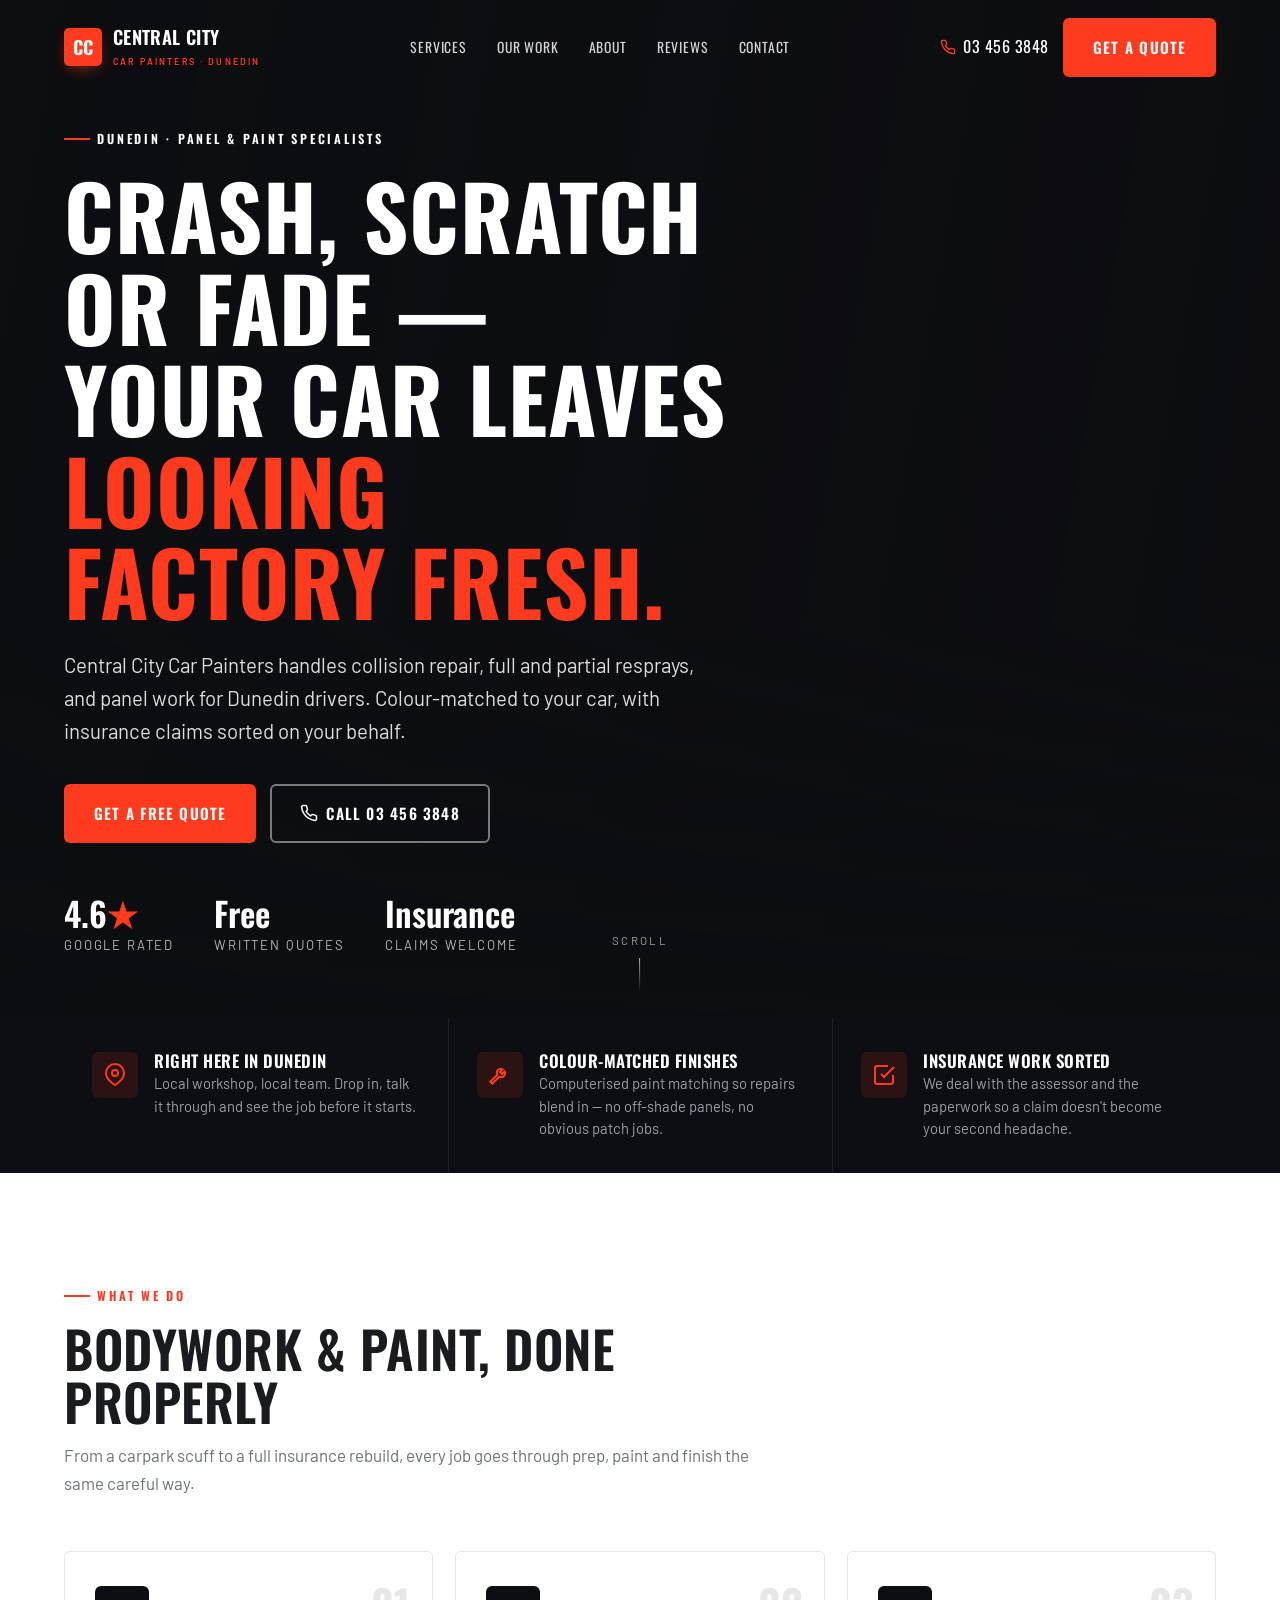
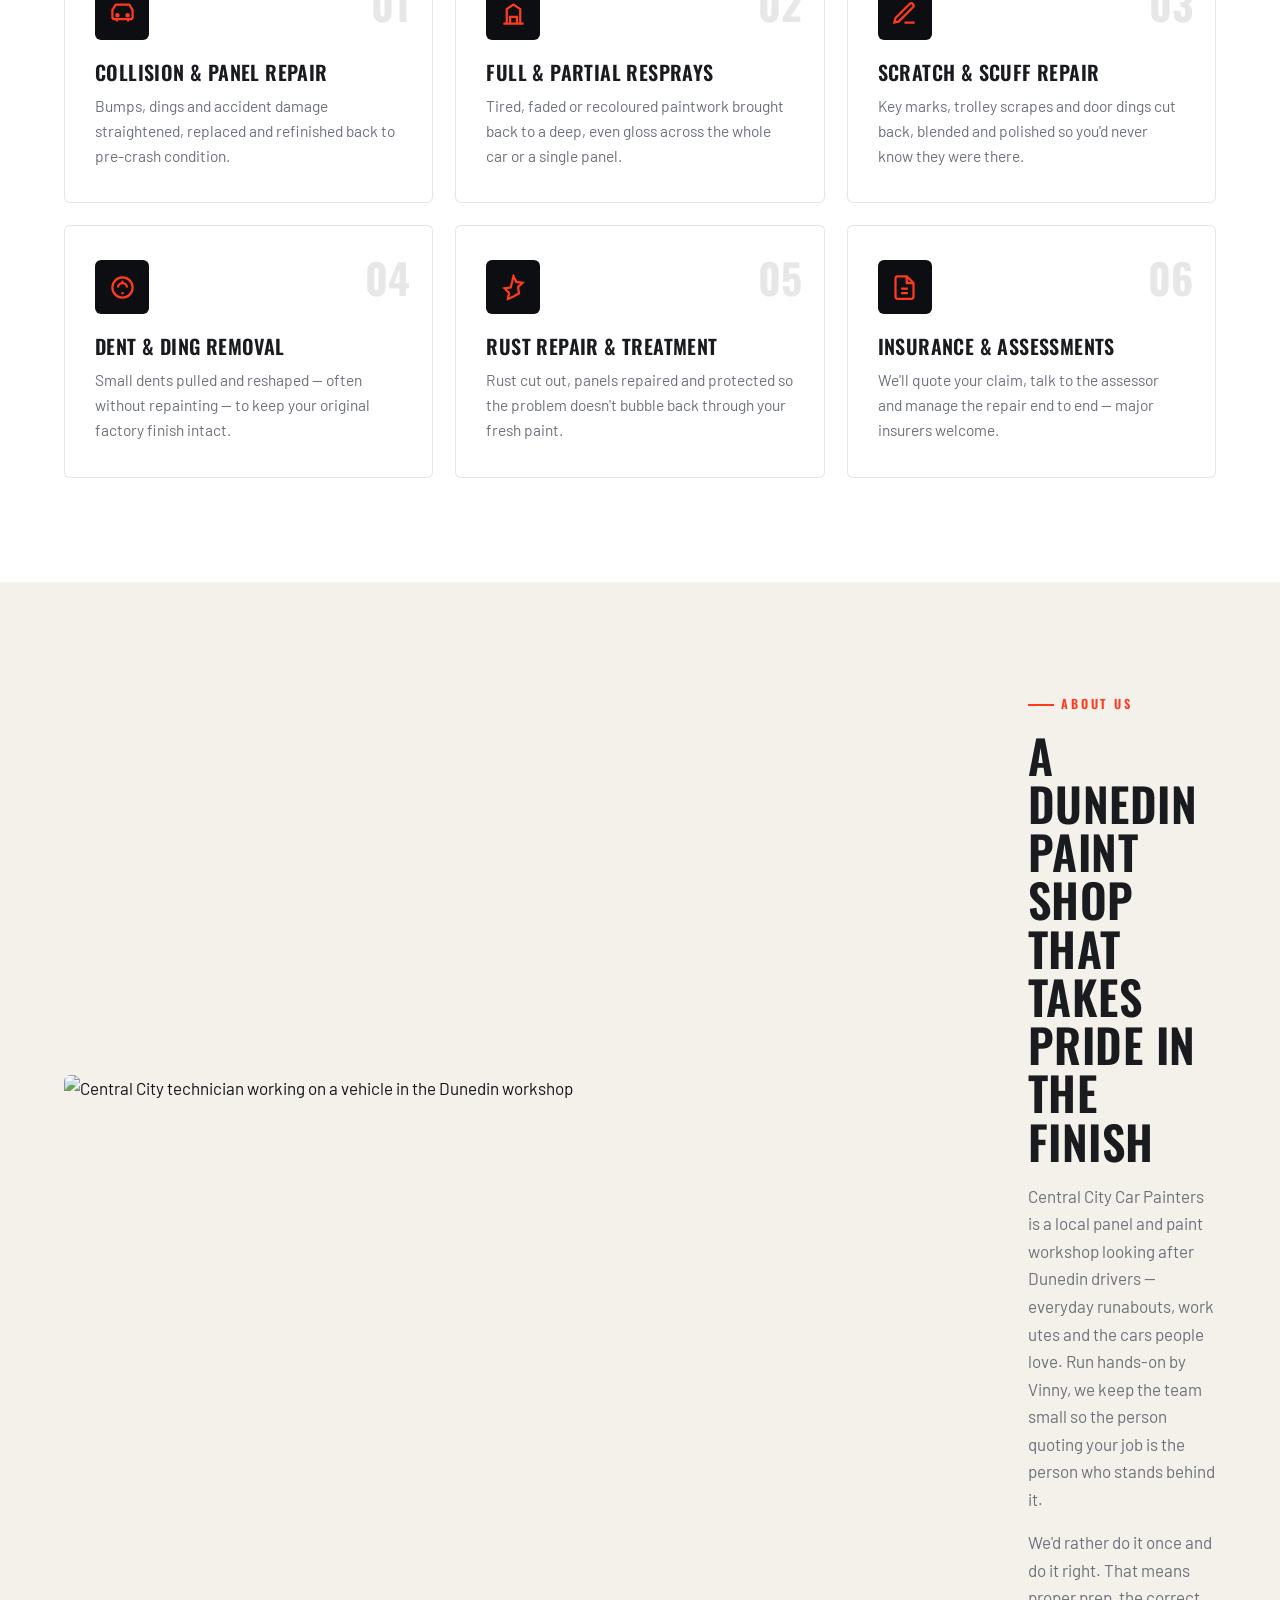
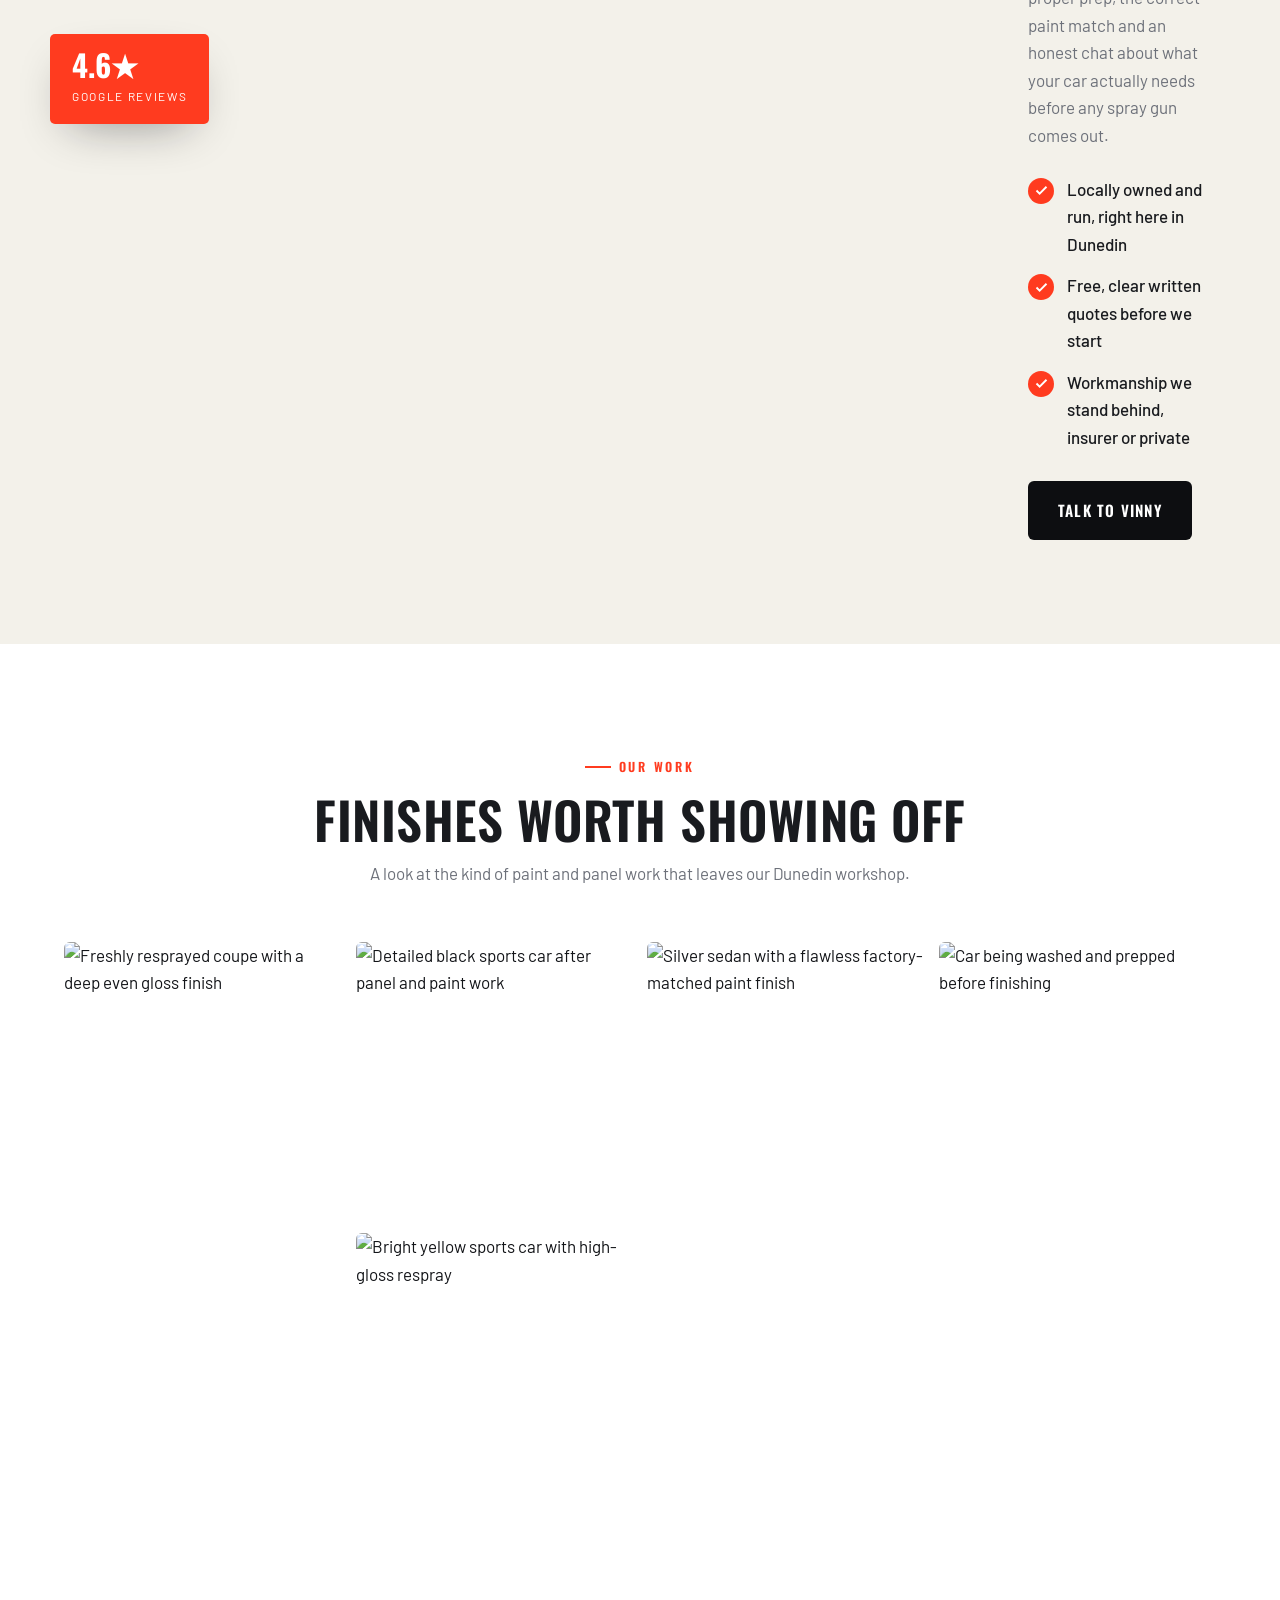
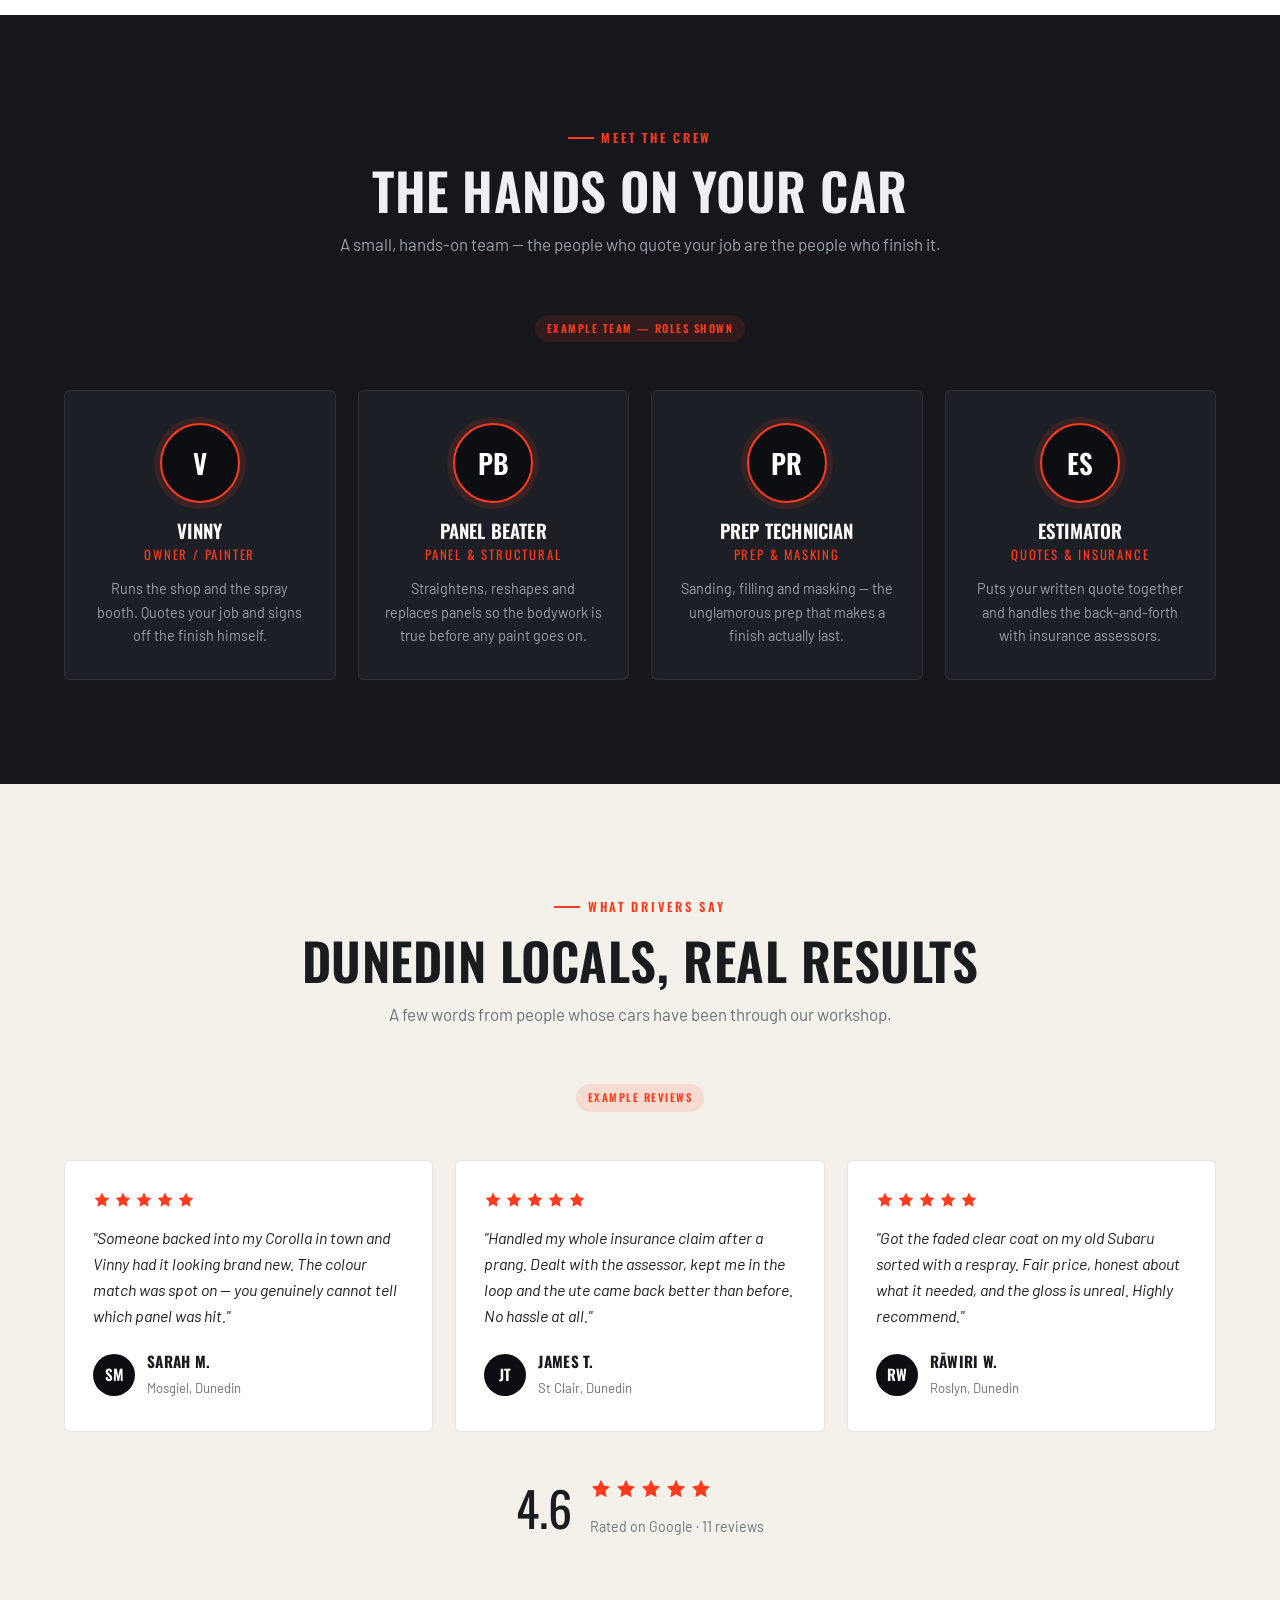
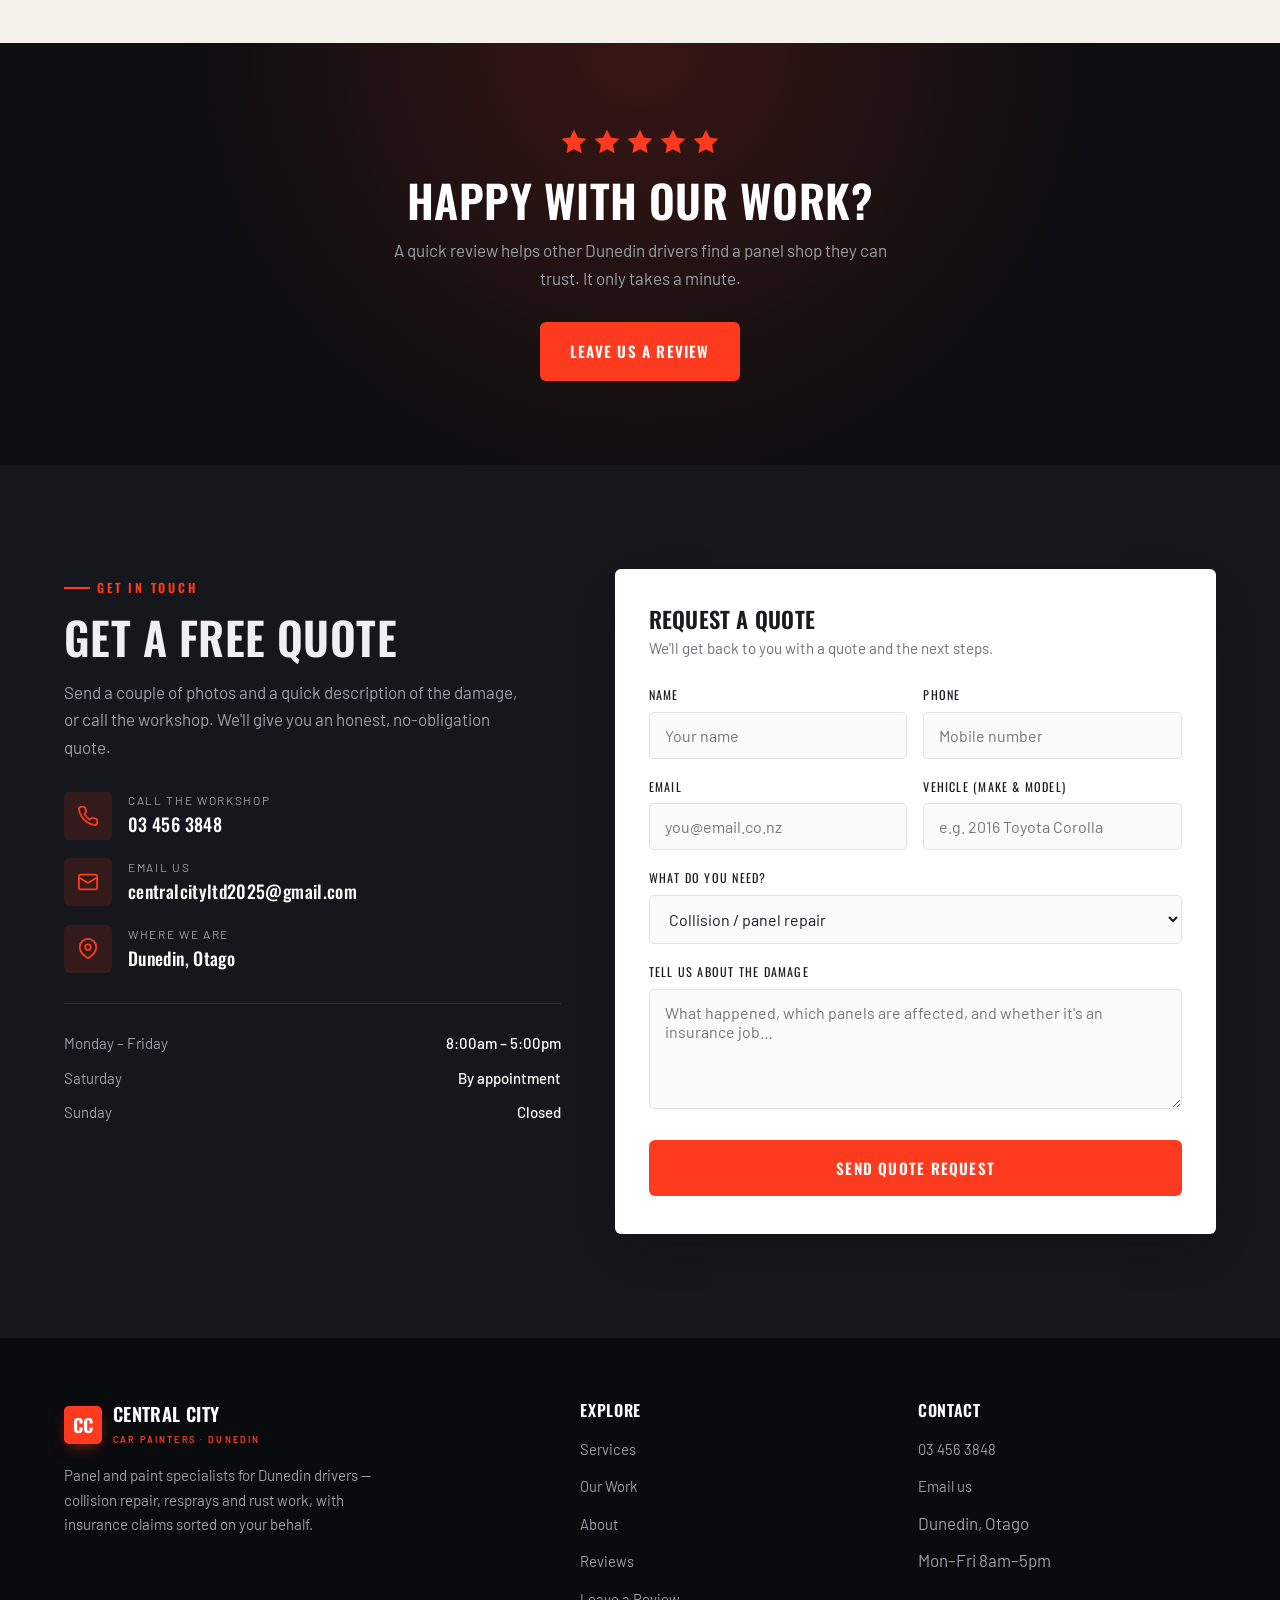
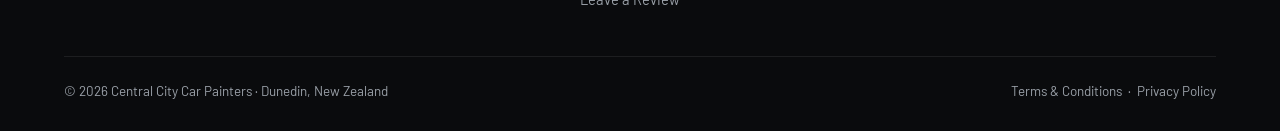
==== index.html @ 3bebe623 "Initial build: Central City Car Painters" ====
<!DOCTYPE html>
<html lang="en-NZ">
<head>
<meta charset="UTF-8">
<meta name="viewport" content="width=device-width, initial-scale=1.0">
<title>Central City Car Painters | Panel &amp; Paint, Dunedin</title>
<meta name="description" content="Central City Car Painters — collision repair, resprays and panel beating in Dunedin. Colour-matched finishes, insurance work welcome. Get a free quote from Vinny and the team.">
<meta name="theme-color" content="#0d0e11">
<link rel="icon" href="favicon.svg" type="image/svg+xml">

<!-- Open Graph -->
<meta property="og:title" content="Central City Car Painters | Panel &amp; Paint, Dunedin">
<meta property="og:description" content="Collision repair, resprays and panel beating across Dunedin. Colour-matched finishes, insurance work welcome.">
<meta property="og:type" content="website">
<meta property="og:image" content="https://images.unsplash.com/photo-1605559424843-9e4c228bf1c2?w=1200&q=70">

<link rel="preconnect" href="https://fonts.googleapis.com">
<link rel="preconnect" href="https://fonts.gstatic.com" crossorigin>
<link href="https://fonts.googleapis.com/css2?family=Oswald:wght@400;500;600;700&family=Barlow:wght@400;500;600;700&display=swap" rel="stylesheet">
<link rel="stylesheet" href="styles.css">
</head>
<body>

<!-- intro -->
<div id="intro">
  <div class="intro-mark">CENTRAL CITY <span>CAR PAINTERS</span></div>
  <div class="intro-bar"></div>
</div>

<!-- nav -->
<header class="nav">
  <div class="wrap nav-inner">
    <a href="index.html" class="brand">
      <span class="logo">CC</span>
      <span><b>Central City</b><small>Car Painters · Dunedin</small></span>
    </a>
    <nav class="nav-links">
      <a href="#services">Services</a>
      <a href="#work">Our Work</a>
      <a href="#about">About</a>
      <a href="#reviews">Reviews</a>
      <a href="#contact">Contact</a>
    </nav>
    <div class="nav-cta">
      <a class="nav-phone" href="tel:+6434563848"><svg viewBox="0 0 24 24" fill="none" stroke="currentColor" stroke-width="2"><path d="M22 16.92v3a2 2 0 0 1-2.18 2 19.79 19.79 0 0 1-8.63-3.07 19.5 19.5 0 0 1-6-6 19.79 19.79 0 0 1-3.07-8.67A2 2 0 0 1 4.11 2h3a2 2 0 0 1 2 1.72c.13.96.36 1.9.7 2.81a2 2 0 0 1-.45 2.11L8.09 9.91a16 16 0 0 0 6 6l1.27-1.27a2 2 0 0 1 2.11-.45c.91.34 1.85.57 2.81.7A2 2 0 0 1 22 16.92z"/></svg>03 456 3848</a>
      <a class="btn btn-accent" href="#contact">Get a Quote</a>
    </div>
    <button class="burger" aria-label="Menu"><span></span><span></span><span></span></button>
  </div>
</header>

<!-- hero -->
<section class="hero">
  <div class="hero-slides">
    <div class="hero-slide active" style="background-image:url('https://images.unsplash.com/photo-1605559424843-9e4c228bf1c2?w=1900&q=80')"></div>
    <div class="hero-slide" style="background-image:url('https://images.unsplash.com/photo-1607860108855-64acf2078ed9?w=1900&q=80')"></div>
    <div class="hero-slide" style="background-image:url('https://images.unsplash.com/photo-1625047509248-ec889cbff17f?w=1900&q=80')"></div>
    <div class="hero-slide" style="background-image:url('https://images.unsplash.com/photo-1503376780353-7e6692767b70?w=1900&q=80')"></div>
  </div>
  <div class="hero-overlay"></div>
  <div class="wrap hero-inner">
    <span class="eyebrow">Dunedin · Panel &amp; Paint Specialists</span>
    <h1>Crash, scratch or fade —<br>your car leaves <em>looking factory&nbsp;fresh.</em></h1>
    <p class="hero-sub">Central City Car Painters handles collision repair, full and partial resprays, and panel work for Dunedin drivers. Colour-matched to your car, with insurance claims sorted on your behalf.</p>
    <div class="hero-actions">
      <a class="btn btn-accent" href="#contact">Get a Free Quote</a>
      <a class="btn btn-ghost" href="tel:+6434563848">
        <svg viewBox="0 0 24 24" fill="none" stroke="currentColor" stroke-width="2"><path d="M22 16.92v3a2 2 0 0 1-2.18 2 19.79 19.79 0 0 1-8.63-3.07 19.5 19.5 0 0 1-6-6 19.79 19.79 0 0 1-3.07-8.67A2 2 0 0 1 4.11 2h3a2 2 0 0 1 2 1.72c.13.96.36 1.9.7 2.81a2 2 0 0 1-.45 2.11L8.09 9.91a16 16 0 0 0 6 6l1.27-1.27a2 2 0 0 1 2.11-.45c.91.34 1.85.57 2.81.7A2 2 0 0 1 22 16.92z"/></svg>
        Call 03 456 3848
      </a>
    </div>
    <div class="hero-stats">
      <div class="hero-stat"><b>4.6<em>★</em></b><span>Google rated</span></div>
      <div class="hero-stat"><b>Free</b><span>Written quotes</span></div>
      <div class="hero-stat"><b>Insurance</b><span>Claims welcome</span></div>
    </div>
  </div>
  <div class="scroll-cue">Scroll<i></i></div>
</section>

<!-- trust strip -->
<section class="trust">
  <div class="wrap">
    <div class="trust-grid">
      <div class="trust-item">
        <span class="trust-ico"><svg viewBox="0 0 24 24" fill="none" stroke="currentColor" stroke-width="2"><path d="M21 10c0 7-9 12-9 12s-9-5-9-12a9 9 0 0 1 18 0z"/><circle cx="12" cy="10" r="3"/></svg></span>
        <div><h4>Right here in Dunedin</h4><p>Local workshop, local team. Drop in, talk it through and see the job before it starts.</p></div>
      </div>
      <div class="trust-item">
        <span class="trust-ico"><svg viewBox="0 0 24 24" fill="none" stroke="currentColor" stroke-width="2"><path d="M14.7 6.3a4 4 0 0 0-5.4 5.4l-7 7 2 2 7-7a4 4 0 0 0 5.4-5.4l-2.7 2.7-2-2 2.7-2.7z"/></svg></span>
        <div><h4>Colour-matched finishes</h4><p>Computerised paint matching so repairs blend in — no off-shade panels, no obvious patch jobs.</p></div>
      </div>
      <div class="trust-item">
        <span class="trust-ico"><svg viewBox="0 0 24 24" fill="none" stroke="currentColor" stroke-width="2"><path d="M9 11l3 3L22 4"/><path d="M21 12v7a2 2 0 0 1-2 2H5a2 2 0 0 1-2-2V5a2 2 0 0 1 2-2h11"/></svg></span>
        <div><h4>Insurance work sorted</h4><p>We deal with the assessor and the paperwork so a claim doesn't become your second headache.</p></div>
      </div>
    </div>
  </div>
</section>

<!-- services -->
<section class="section" id="services">
  <div class="wrap">
    <div class="section-head reveal">
      <span class="eyebrow">What We Do</span>
      <h2>Bodywork &amp; paint, done properly</h2>
      <p>From a carpark scuff to a full insurance rebuild, every job goes through prep, paint and finish the same careful way.</p>
    </div>
    <div class="cards">
      <div class="card reveal">
        <span class="num">01</span>
        <span class="card-ico"><svg viewBox="0 0 24 24" fill="none" stroke="currentColor" stroke-width="2"><path d="M5 17h14M5 17a2 2 0 0 1-2-2V9l3-5h12l3 5v6a2 2 0 0 1-2 2M7 17v2M17 17v2"/><circle cx="7.5" cy="13.5" r="1"/><circle cx="16.5" cy="13.5" r="1"/></svg></span>
        <h3>Collision &amp; Panel Repair</h3>
        <p>Bumps, dings and accident damage straightened, replaced and refinished back to pre-crash condition.</p>
      </div>
      <div class="card reveal d1">
        <span class="num">02</span>
        <span class="card-ico"><svg viewBox="0 0 24 24" fill="none" stroke="currentColor" stroke-width="2"><path d="M3 21h18M6 21V8l6-4 6 4v13"/><path d="M9 21v-6h6v6"/></svg></span>
        <h3>Full &amp; Partial Resprays</h3>
        <p>Tired, faded or recoloured paintwork brought back to a deep, even gloss across the whole car or a single panel.</p>
      </div>
      <div class="card reveal d2">
        <span class="num">03</span>
        <span class="card-ico"><svg viewBox="0 0 24 24" fill="none" stroke="currentColor" stroke-width="2"><path d="M12 20h9M16.5 3.5a2.1 2.1 0 0 1 3 3L7 19l-4 1 1-4 12.5-12.5z"/></svg></span>
        <h3>Scratch &amp; Scuff Repair</h3>
        <p>Key marks, trolley scrapes and door dings cut back, blended and polished so you'd never know they were there.</p>
      </div>
      <div class="card reveal">
        <span class="num">04</span>
        <span class="card-ico"><svg viewBox="0 0 24 24" fill="none" stroke="currentColor" stroke-width="2"><circle cx="12" cy="12" r="9"/><path d="M8 12a4 4 0 0 1 8 0"/><path d="M12 8v-2M12 18v-2"/></svg></span>
        <h3>Dent &amp; Ding Removal</h3>
        <p>Small dents pulled and reshaped — often without repainting — to keep your original factory finish intact.</p>
      </div>
      <div class="card reveal d1">
        <span class="num">05</span>
        <span class="card-ico"><svg viewBox="0 0 24 24" fill="none" stroke="currentColor" stroke-width="2"><path d="M12 2l2.5 5 5.5.8-4 3.9.9 5.5L12 20l-4.9 2.2.9-5.5-4-3.9 5.5-.8L12 2z"/></svg></span>
        <h3>Rust Repair &amp; Treatment</h3>
        <p>Rust cut out, panels repaired and protected so the problem doesn't bubble back through your fresh paint.</p>
      </div>
      <div class="card reveal d2">
        <span class="num">06</span>
        <span class="card-ico"><svg viewBox="0 0 24 24" fill="none" stroke="currentColor" stroke-width="2"><path d="M14 2H6a2 2 0 0 0-2 2v16a2 2 0 0 0 2 2h12a2 2 0 0 0 2-2V8z"/><path d="M14 2v6h6M9 13h6M9 17h6"/></svg></span>
        <h3>Insurance &amp; Assessments</h3>
        <p>We'll quote your claim, talk to the assessor and manage the repair end to end — major insurers welcome.</p>
      </div>
    </div>
  </div>
</section>

<!-- about -->
<section class="section bone" id="about">
  <div class="wrap split">
    <div class="about-media reveal">
      <img src="https://images.unsplash.com/photo-1615906655593-ad0386982a0f?w=900&q=80" alt="Central City technician working on a vehicle in the Dunedin workshop" width="900" height="675" loading="lazy">
      <div class="corner-tag"><b>4.6★</b><span>Google reviews</span></div>
      <div class="frame"></div>
    </div>
    <div class="about-copy reveal d1">
      <span class="eyebrow">About Us</span>
      <h2>A Dunedin paint shop that takes pride in the finish</h2>
      <p>Central City Car Painters is a local panel and paint workshop looking after Dunedin drivers — everyday runabouts, work utes and the cars people love. Run hands-on by Vinny, we keep the team small so the person quoting your job is the person who stands behind it.</p>
      <p>We'd rather do it once and do it right. That means proper prep, the correct paint match and an honest chat about what your car actually needs before any spray gun comes out.</p>
      <ul class="checklist">
        <li><span class="tick"><svg viewBox="0 0 24 24" fill="none" stroke="currentColor" stroke-width="3"><path d="M20 6L9 17l-5-5"/></svg></span>Locally owned and run, right here in Dunedin</li>
        <li><span class="tick"><svg viewBox="0 0 24 24" fill="none" stroke="currentColor" stroke-width="3"><path d="M20 6L9 17l-5-5"/></svg></span>Free, clear written quotes before we start</li>
        <li><span class="tick"><svg viewBox="0 0 24 24" fill="none" stroke="currentColor" stroke-width="3"><path d="M20 6L9 17l-5-5"/></svg></span>Workmanship we stand behind, insurer or private</li>
      </ul>
      <a class="btn btn-dark" href="#contact" style="margin-top:30px">Talk to Vinny</a>
    </div>
  </div>
</section>

<!-- work / gallery -->
<section class="section" id="work">
  <div class="wrap">
    <div class="section-head center reveal">
      <span class="eyebrow center">Our Work</span>
      <h2>Finishes worth showing off</h2>
      <p>A look at the kind of paint and panel work that leaves our Dunedin workshop.</p>
    </div>
    <div class="gallery reveal d1">
      <figure class="tall">
        <img src="https://images.unsplash.com/photo-1580273916550-e323be2ae537?w=800&q=80" alt="Freshly resprayed coupe with a deep even gloss finish" width="800" height="1000" loading="lazy">
        <figcaption>Full respray · deep gloss</figcaption>
      </figure>
      <figure>
        <img src="https://images.unsplash.com/photo-1611821064430-0d40291d0f0b?w=700&q=80" alt="Detailed black sports car after panel and paint work" width="700" height="700" loading="lazy">
        <figcaption>Panel refinish</figcaption>
      </figure>
      <figure>
        <img src="https://images.unsplash.com/photo-1601362840469-51e4d8d58785?w=700&q=80" alt="Silver sedan with a flawless factory-matched paint finish" width="700" height="700" loading="lazy">
        <figcaption>Colour-matched repair</figcaption>
      </figure>
      <figure>
        <img src="https://images.unsplash.com/photo-1607860108855-64acf2078ed9?w=700&q=80" alt="Car being washed and prepped before finishing" width="700" height="700" loading="lazy">
        <figcaption>Prep &amp; finish</figcaption>
      </figure>
      <figure>
        <img src="https://images.unsplash.com/photo-1632245889029-e406faaa34cd?w=700&q=80" alt="Bright yellow sports car with high-gloss respray" width="700" height="700" loading="lazy">
        <figcaption>Custom colour</figcaption>
      </figure>
    </div>
  </div>
</section>

<!-- crew -->
<section class="section ink" id="crew">
  <div class="wrap">
    <div class="section-head center reveal">
      <span class="eyebrow center">Meet The Crew</span>
      <h2>The hands on your car</h2>
      <p>A small, hands-on team — the people who quote your job are the people who finish it.</p>
    </div>
    <div style="text-align:center;margin-bottom:30px"><span class="badge">Example team — roles shown</span></div>
    <div class="crew-grid">
      <div class="crew-card reveal">
        <div class="avatar">V</div>
        <h3>Vinny</h3>
        <div class="role-name">Owner / Painter</div>
        <p>Runs the shop and the spray booth. Quotes your job and signs off the finish himself.</p>
      </div>
      <div class="crew-card reveal d1">
        <div class="avatar">PB</div>
        <h3>Panel Beater</h3>
        <div class="role-name">Panel &amp; Structural</div>
        <p>Straightens, reshapes and replaces panels so the bodywork is true before any paint goes on.</p>
      </div>
      <div class="crew-card reveal d2">
        <div class="avatar">PR</div>
        <h3>Prep Technician</h3>
        <div class="role-name">Prep &amp; Masking</div>
        <p>Sanding, filling and masking — the unglamorous prep that makes a finish actually last.</p>
      </div>
      <div class="crew-card reveal d3">
        <div class="avatar">ES</div>
        <h3>Estimator</h3>
        <div class="role-name">Quotes &amp; Insurance</div>
        <p>Puts your written quote together and handles the back-and-forth with insurance assessors.</p>
      </div>
    </div>
  </div>
</section>

<!-- reviews -->
<section class="section bone" id="reviews">
  <div class="wrap">
    <div class="section-head center reveal">
      <span class="eyebrow center">What Drivers Say</span>
      <h2>Dunedin locals, real results</h2>
      <p>A few words from people whose cars have been through our workshop.</p>
    </div>
    <div style="text-align:center;margin-bottom:30px"><span class="badge">Example reviews</span></div>
    <div class="reviews">
      <div class="review reveal">
        <div class="stars" aria-label="5 out of 5 stars">
          <svg viewBox="0 0 24 24" fill="currentColor"><path d="M12 2l3 6.3 6.9 1-5 4.9 1.2 6.8L12 17.8 5.9 21l1.2-6.8-5-4.9 6.9-1z"/></svg><svg viewBox="0 0 24 24" fill="currentColor"><path d="M12 2l3 6.3 6.9 1-5 4.9 1.2 6.8L12 17.8 5.9 21l1.2-6.8-5-4.9 6.9-1z"/></svg><svg viewBox="0 0 24 24" fill="currentColor"><path d="M12 2l3 6.3 6.9 1-5 4.9 1.2 6.8L12 17.8 5.9 21l1.2-6.8-5-4.9 6.9-1z"/></svg><svg viewBox="0 0 24 24" fill="currentColor"><path d="M12 2l3 6.3 6.9 1-5 4.9 1.2 6.8L12 17.8 5.9 21l1.2-6.8-5-4.9 6.9-1z"/></svg><svg viewBox="0 0 24 24" fill="currentColor"><path d="M12 2l3 6.3 6.9 1-5 4.9 1.2 6.8L12 17.8 5.9 21l1.2-6.8-5-4.9 6.9-1z"/></svg>
        </div>
        <p>"Someone backed into my Corolla in town and Vinny had it looking brand new. The colour match was spot on — you genuinely cannot tell which panel was hit."</p>
        <div class="who"><span class="av">SM</span><div><b>Sarah M.</b><span>Mosgiel, Dunedin</span></div></div>
      </div>
      <div class="review reveal d1">
        <div class="stars" aria-label="5 out of 5 stars">
          <svg viewBox="0 0 24 24" fill="currentColor"><path d="M12 2l3 6.3 6.9 1-5 4.9 1.2 6.8L12 17.8 5.9 21l1.2-6.8-5-4.9 6.9-1z"/></svg><svg viewBox="0 0 24 24" fill="currentColor"><path d="M12 2l3 6.3 6.9 1-5 4.9 1.2 6.8L12 17.8 5.9 21l1.2-6.8-5-4.9 6.9-1z"/></svg><svg viewBox="0 0 24 24" fill="currentColor"><path d="M12 2l3 6.3 6.9 1-5 4.9 1.2 6.8L12 17.8 5.9 21l1.2-6.8-5-4.9 6.9-1z"/></svg><svg viewBox="0 0 24 24" fill="currentColor"><path d="M12 2l3 6.3 6.9 1-5 4.9 1.2 6.8L12 17.8 5.9 21l1.2-6.8-5-4.9 6.9-1z"/></svg><svg viewBox="0 0 24 24" fill="currentColor"><path d="M12 2l3 6.3 6.9 1-5 4.9 1.2 6.8L12 17.8 5.9 21l1.2-6.8-5-4.9 6.9-1z"/></svg>
        </div>
        <p>"Handled my whole insurance claim after a prang. Dealt with the assessor, kept me in the loop and the ute came back better than before. No hassle at all."</p>
        <div class="who"><span class="av">JT</span><div><b>James T.</b><span>St Clair, Dunedin</span></div></div>
      </div>
      <div class="review reveal d2">
        <div class="stars" aria-label="4 out of 5 stars">
          <svg viewBox="0 0 24 24" fill="currentColor"><path d="M12 2l3 6.3 6.9 1-5 4.9 1.2 6.8L12 17.8 5.9 21l1.2-6.8-5-4.9 6.9-1z"/></svg><svg viewBox="0 0 24 24" fill="currentColor"><path d="M12 2l3 6.3 6.9 1-5 4.9 1.2 6.8L12 17.8 5.9 21l1.2-6.8-5-4.9 6.9-1z"/></svg><svg viewBox="0 0 24 24" fill="currentColor"><path d="M12 2l3 6.3 6.9 1-5 4.9 1.2 6.8L12 17.8 5.9 21l1.2-6.8-5-4.9 6.9-1z"/></svg><svg viewBox="0 0 24 24" fill="currentColor"><path d="M12 2l3 6.3 6.9 1-5 4.9 1.2 6.8L12 17.8 5.9 21l1.2-6.8-5-4.9 6.9-1z"/></svg><svg viewBox="0 0 24 24" fill="currentColor"><path d="M12 2l3 6.3 6.9 1-5 4.9 1.2 6.8L12 17.8 5.9 21l1.2-6.8-5-4.9 6.9-1z"/></svg>
        </div>
        <p>"Got the faded clear coat on my old Subaru sorted with a respray. Fair price, honest about what it needed, and the gloss is unreal. Highly recommend."</p>
        <div class="who"><span class="av">RW</span><div><b>Rāwiri W.</b><span>Roslyn, Dunedin</span></div></div>
      </div>
    </div>
    <div class="rating-summary reveal d1">
      <span class="big">4.6</span>
      <div>
        <div class="stars" aria-label="4.6 out of 5 stars">
          <svg viewBox="0 0 24 24" fill="currentColor"><path d="M12 2l3 6.3 6.9 1-5 4.9 1.2 6.8L12 17.8 5.9 21l1.2-6.8-5-4.9 6.9-1z"/></svg><svg viewBox="0 0 24 24" fill="currentColor"><path d="M12 2l3 6.3 6.9 1-5 4.9 1.2 6.8L12 17.8 5.9 21l1.2-6.8-5-4.9 6.9-1z"/></svg><svg viewBox="0 0 24 24" fill="currentColor"><path d="M12 2l3 6.3 6.9 1-5 4.9 1.2 6.8L12 17.8 5.9 21l1.2-6.8-5-4.9 6.9-1z"/></svg><svg viewBox="0 0 24 24" fill="currentColor"><path d="M12 2l3 6.3 6.9 1-5 4.9 1.2 6.8L12 17.8 5.9 21l1.2-6.8-5-4.9 6.9-1z"/></svg><svg viewBox="0 0 24 24" fill="currentColor"><path d="M12 2l3 6.3 6.9 1-5 4.9 1.2 6.8L12 17.8 5.9 21l1.2-6.8-5-4.9 6.9-1z"/></svg>
        </div>
        <small>Rated on Google · 11 reviews</small>
      </div>
    </div>
  </div>
</section>

<!-- review funnel banner -->
<section class="funnel">
  <div class="wrap funnel-in reveal">
    <div class="stars" aria-label="5 stars">
      <svg viewBox="0 0 24 24" fill="currentColor"><path d="M12 2l3 6.3 6.9 1-5 4.9 1.2 6.8L12 17.8 5.9 21l1.2-6.8-5-4.9 6.9-1z"/></svg><svg viewBox="0 0 24 24" fill="currentColor"><path d="M12 2l3 6.3 6.9 1-5 4.9 1.2 6.8L12 17.8 5.9 21l1.2-6.8-5-4.9 6.9-1z"/></svg><svg viewBox="0 0 24 24" fill="currentColor"><path d="M12 2l3 6.3 6.9 1-5 4.9 1.2 6.8L12 17.8 5.9 21l1.2-6.8-5-4.9 6.9-1z"/></svg><svg viewBox="0 0 24 24" fill="currentColor"><path d="M12 2l3 6.3 6.9 1-5 4.9 1.2 6.8L12 17.8 5.9 21l1.2-6.8-5-4.9 6.9-1z"/></svg><svg viewBox="0 0 24 24" fill="currentColor"><path d="M12 2l3 6.3 6.9 1-5 4.9 1.2 6.8L12 17.8 5.9 21l1.2-6.8-5-4.9 6.9-1z"/></svg>
    </div>
    <h2>Happy with our work?</h2>
    <p>A quick review helps other Dunedin drivers find a panel shop they can trust. It only takes a minute.</p>
    <a class="btn btn-accent" href="review.html">Leave Us a Review</a>
  </div>
</section>

<!-- contact -->
<section class="section ink" id="contact">
  <div class="wrap contact-grid">
    <div class="contact-info reveal">
      <span class="eyebrow">Get In Touch</span>
      <h2>Get a free quote</h2>
      <p>Send a couple of photos and a quick description of the damage, or call the workshop. We'll give you an honest, no-obligation quote.</p>
      <ul class="contact-list">
        <li><span class="ci"><svg viewBox="0 0 24 24" fill="none" stroke="currentColor" stroke-width="2"><path d="M22 16.92v3a2 2 0 0 1-2.18 2 19.79 19.79 0 0 1-8.63-3.07 19.5 19.5 0 0 1-6-6 19.79 19.79 0 0 1-3.07-8.67A2 2 0 0 1 4.11 2h3a2 2 0 0 1 2 1.72c.13.96.36 1.9.7 2.81a2 2 0 0 1-.45 2.11L8.09 9.91a16 16 0 0 0 6 6l1.27-1.27a2 2 0 0 1 2.11-.45c.91.34 1.85.57 2.81.7A2 2 0 0 1 22 16.92z"/></svg></span><div><span>Call the workshop</span><a href="tel:+6434563848">03 456 3848</a></div></li>
        <li><span class="ci"><svg viewBox="0 0 24 24" fill="none" stroke="currentColor" stroke-width="2"><rect x="2" y="4" width="20" height="16" rx="2"/><path d="m22 7-10 6L2 7"/></svg></span><div><span>Email us</span><a href="mailto:centralcityltd2025@gmail.com">centralcityltd2025@gmail.com</a></div></li>
        <li><span class="ci"><svg viewBox="0 0 24 24" fill="none" stroke="currentColor" stroke-width="2"><path d="M21 10c0 7-9 12-9 12s-9-5-9-12a9 9 0 0 1 18 0z"/><circle cx="12" cy="10" r="3"/></svg></span><div><span>Where we are</span><b>Dunedin, Otago</b></div></li>
      </ul>
      <div class="hours">
        <div class="row"><span>Monday – Friday</span><b>8:00am – 5:00pm</b></div>
        <div class="row"><span>Saturday</span><b>By appointment</b></div>
        <div class="row"><span>Sunday</span><b>Closed</b></div>
      </div>
    </div>
    <div class="form reveal d1">
      <h3>Request a quote</h3>
      <p class="lead">We'll get back to you with a quote and the next steps.</p>
      <form action="https://formsubmit.co/centralcityltd2025@gmail.com" method="POST">
        <input type="hidden" name="_subject" value="New quote request — Central City Car Painters website">
        <input type="hidden" name="_template" value="table">
        <input type="hidden" name="_captcha" value="false">
        <input type="hidden" name="_next" value="https://central-city-car-painters-demo.vercel.app/index.html#contact">
        <div class="two">
          <div class="field"><label for="name">Name</label><input id="name" type="text" name="name" placeholder="Your name" required></div>
          <div class="field"><label for="phone">Phone</label><input id="phone" type="tel" name="phone" placeholder="Mobile number" required></div>
        </div>
        <div class="two">
          <div class="field"><label for="email">Email</label><input id="email" type="email" name="email" placeholder="you@email.co.nz" required></div>
          <div class="field"><label for="vehicle">Vehicle (make &amp; model)</label><input id="vehicle" type="text" name="vehicle" placeholder="e.g. 2016 Toyota Corolla"></div>
        </div>
        <div class="field">
          <label for="service">What do you need?</label>
          <select id="service" name="service">
            <option>Collision / panel repair</option>
            <option>Full or partial respray</option>
            <option>Scratch / scuff repair</option>
            <option>Dent removal</option>
            <option>Rust repair</option>
            <option>Insurance claim</option>
            <option>Something else</option>
          </select>
        </div>
        <div class="field"><label for="message">Tell us about the damage</label><textarea id="message" name="message" placeholder="What happened, which panels are affected, and whether it's an insurance job…" required></textarea></div>
        <button class="btn btn-accent" type="submit">Send Quote Request</button>
      </form>
    </div>
  </div>
</section>

<!-- footer -->
<footer>
  <div class="wrap">
    <div class="foot-grid">
      <div class="foot-brand">
        <a href="index.html" class="brand"><span class="logo">CC</span><span><b style="color:#fff">Central City</b><small>Car Painters · Dunedin</small></span></a>
        <p>Panel and paint specialists for Dunedin drivers — collision repair, resprays and rust work, with insurance claims sorted on your behalf.</p>
      </div>
      <div class="foot-col">
        <h4>Explore</h4>
        <ul>
          <li><a href="#services">Services</a></li>
          <li><a href="#work">Our Work</a></li>
          <li><a href="#about">About</a></li>
          <li><a href="#reviews">Reviews</a></li>
          <li><a href="review.html">Leave a Review</a></li>
        </ul>
      </div>
      <div class="foot-col">
        <h4>Contact</h4>
        <ul>
          <li><a href="tel:+6434563848">03 456 3848</a></li>
          <li><a href="mailto:centralcityltd2025@gmail.com">Email us</a></li>
          <li>Dunedin, Otago</li>
          <li>Mon–Fri 8am–5pm</li>
        </ul>
      </div>
    </div>
    <div class="foot-bottom">
      <span>© <span id="year">2026</span> Central City Car Painters · Dunedin, New Zealand</span>
      <span><a href="terms.html">Terms &amp; Conditions</a> &nbsp;·&nbsp; <a href="privacy.html">Privacy Policy</a></span>
    </div>
  </div>
</footer>

<script src="main.js"></script>
</body>
</html>
---- styles.css ----
/* Central City Car Painters — Industrial archetype
   Display: Oswald · Body: Barlow · Accent: torch orange-red */

:root{
  --ink:#0d0e11;
  --charcoal:#15171c;
  --charcoal-2:#1c1f26;
  --bone:#f3f1ea;
  --paper:#ffffff;
  --text:#191b1f;
  --muted:#6d717a;
  --muted-d:#9aa0a8;
  --accent:#ff3b1f;
  --accent-d:#e02f13;
  --line:rgba(15,17,22,.10);
  --line-d:rgba(255,255,255,.12);
  --radius:6px;
  --shadow:0 18px 48px -20px rgba(13,14,17,.45);
  --maxw:1200px;
  --ease:cubic-bezier(.22,.61,.36,1);
}

*{box-sizing:border-box;margin:0;padding:0}
html{scroll-behavior:smooth}
body{
  font-family:"Barlow",system-ui,sans-serif;
  color:var(--text);
  background:var(--paper);
  line-height:1.62;
  font-size:17px;
  -webkit-font-smoothing:antialiased;
  overflow-x:hidden;
}
img{display:block;max-width:100%}
a{color:inherit;text-decoration:none}

h1,h2,h3,h4,.display{
  font-family:"Oswald",sans-serif;
  font-weight:600;
  line-height:1.04;
  letter-spacing:.01em;
  text-transform:uppercase;
}

.wrap{width:100%;max-width:var(--maxw);margin:0 auto;padding:0 24px}
.eyebrow{
  font-family:"Oswald",sans-serif;
  text-transform:uppercase;
  letter-spacing:.22em;
  font-size:.78rem;
  font-weight:600;
  color:var(--accent);
  display:inline-flex;align-items:center;gap:.6em;
}
.eyebrow::before{content:"";width:26px;height:2px;background:var(--accent);display:inline-block}
.eyebrow.center{justify-content:center}

.section{padding:104px 0}
.section.bone{background:var(--bone)}
.section.ink{background:var(--charcoal);color:#eef0f3}
.section-head{max-width:720px;margin-bottom:54px}
.section-head.center{margin-left:auto;margin-right:auto;text-align:center}
.section-head h2{font-size:clamp(2rem,4.4vw,3.2rem);margin:16px 0 14px}
.section-head p{color:var(--muted);font-size:1.06rem}
.section.ink .section-head p{color:var(--muted-d)}

.btn{
  display:inline-flex;align-items:center;justify-content:center;gap:.55em;
  font-family:"Oswald",sans-serif;text-transform:uppercase;letter-spacing:.08em;
  font-weight:600;font-size:.95rem;
  padding:15px 28px;border-radius:var(--radius);
  cursor:pointer;border:2px solid transparent;
  transition:transform .25s var(--ease),background .25s var(--ease),color .25s,box-shadow .25s;
  will-change:transform;
}
.btn-accent{background:var(--accent);color:#fff}
.btn-accent:hover{background:var(--accent-d);transform:translateY(-3px);box-shadow:0 14px 30px -12px rgba(255,59,31,.6)}
.btn-ghost{background:transparent;color:#fff;border-color:rgba(255,255,255,.45)}
.btn-ghost:hover{background:#fff;color:var(--ink);transform:translateY(-3px)}
.btn-dark{background:var(--ink);color:#fff}
.btn-dark:hover{background:var(--accent);transform:translateY(-3px)}
.btn svg{width:18px;height:18px}

/* ---------- intro overlay ---------- */
#intro{
  position:fixed;inset:0;z-index:9999;background:var(--ink);
  display:flex;align-items:center;justify-content:center;flex-direction:column;gap:14px;
  transition:opacity .7s var(--ease),visibility .7s;
}
#intro.done{opacity:0;visibility:hidden}
.intro-mark{
  font-family:"Oswald",sans-serif;text-transform:uppercase;color:#fff;
  font-size:clamp(1.6rem,5vw,2.6rem);font-weight:700;letter-spacing:.04em;
  opacity:0;transform:translateY(14px);animation:introUp .7s var(--ease) .15s forwards;text-align:center;
}
.intro-mark span{color:var(--accent)}
.intro-bar{width:0;height:3px;background:var(--accent);animation:introBar 1.1s var(--ease) .4s forwards}
@keyframes introUp{to{opacity:1;transform:none}}
@keyframes introBar{to{width:190px}}

/* ---------- nav ---------- */
header.nav{
  position:fixed;top:0;left:0;right:0;z-index:900;
  transition:background .35s,box-shadow .35s,padding .35s;padding:18px 0;
}
header.nav.solid{background:rgba(13,14,17,.92);backdrop-filter:blur(10px);box-shadow:0 1px 0 rgba(255,255,255,.06);padding:12px 0}
.nav-inner{display:flex;align-items:center;justify-content:space-between;gap:20px}
.brand{display:flex;align-items:center;gap:11px;color:#fff}
.brand .logo{
  width:38px;height:38px;border-radius:5px;background:var(--accent);
  display:grid;place-items:center;font-family:"Oswald",sans-serif;font-weight:700;color:#fff;font-size:1.15rem;
  flex:none;box-shadow:0 6px 16px -6px rgba(255,59,31,.7);
}
.brand b{font-family:"Oswald",sans-serif;text-transform:uppercase;font-weight:600;font-size:1.16rem;letter-spacing:.02em;line-height:1}
.brand small{display:block;font-family:"Barlow";text-transform:uppercase;letter-spacing:.24em;font-size:.56rem;color:var(--accent);font-weight:600;margin-top:3px}
.nav-links{display:flex;align-items:center;gap:30px}
.nav-links a{color:rgba(255,255,255,.82);font-family:"Oswald",sans-serif;text-transform:uppercase;font-size:.86rem;letter-spacing:.06em;transition:color .2s;position:relative}
.nav-links a:hover{color:#fff}
.nav-links a::after{content:"";position:absolute;left:0;bottom:-6px;height:2px;width:0;background:var(--accent);transition:width .25s var(--ease)}
.nav-links a:hover::after{width:100%}
.nav-cta{display:flex;align-items:center;gap:14px}
.nav-phone{color:#fff;font-family:"Oswald",sans-serif;font-size:1rem;letter-spacing:.03em;display:flex;align-items:center;gap:7px}
.nav-phone svg{width:16px;height:16px;color:var(--accent)}
.burger{display:none;background:none;border:0;cursor:pointer;flex-direction:column;gap:5px;padding:6px}
.burger span{width:24px;height:2px;background:#fff;transition:.3s}

/* ---------- hero ---------- */
.hero{position:relative;min-height:100svh;display:flex;align-items:center;background:var(--ink);overflow:hidden}
.hero-slides{position:absolute;inset:0;z-index:0}
.hero-slide{
  position:absolute;inset:0;background-size:cover;background-position:center;
  opacity:0;transition:opacity 1.6s var(--ease);transform:scale(1.06);
  filter:saturate(.82) contrast(1.06) brightness(.92);
}
.hero-slide.active{opacity:1;animation:kenburns 8s linear forwards}
@keyframes kenburns{from{transform:scale(1.06)}to{transform:scale(1.14)}}
.hero-overlay{position:absolute;inset:0;z-index:1;
  background:linear-gradient(100deg,rgba(13,14,17,.86) 0%,rgba(13,14,17,.66) 42%,rgba(13,14,17,.42) 100%);}
.hero-overlay::after{content:"";position:absolute;inset:0;background:linear-gradient(to top,rgba(13,14,17,.85),transparent 38%)}
.hero-inner{position:relative;z-index:2;padding-top:120px;padding-bottom:60px}
.hero-inner .eyebrow{color:#fff}
.hero-inner .eyebrow::before{background:var(--accent)}
.hero h1{
  color:#fff;font-size:clamp(2.7rem,7vw,5.5rem);font-weight:700;margin:20px 0 22px;max-width:15ch;
}
.hero h1 em{color:var(--accent);font-style:normal}
.hero-sub{color:rgba(255,255,255,.86);font-size:clamp(1.05rem,2vw,1.28rem);max-width:54ch;margin-bottom:36px;font-weight:400}
.hero-actions{display:flex;gap:14px;flex-wrap:wrap}
.hero-stats{display:flex;gap:40px;margin-top:54px;flex-wrap:wrap}
.hero-stat b{display:block;font-family:"Oswald",sans-serif;font-size:2.1rem;color:#fff;font-weight:600;line-height:1}
.hero-stat span{color:rgba(255,255,255,.7);font-size:.82rem;text-transform:uppercase;letter-spacing:.14em}
.hero-stat b em{color:var(--accent);font-style:normal}
.scroll-cue{position:absolute;bottom:26px;left:50%;transform:translateX(-50%);z-index:2;color:rgba(255,255,255,.6);
  font-size:.72rem;text-transform:uppercase;letter-spacing:.2em;display:flex;flex-direction:column;align-items:center;gap:8px}
.scroll-cue i{width:1px;height:34px;background:linear-gradient(rgba(255,255,255,.7),transparent);display:block;animation:cue 1.8s infinite}
@keyframes cue{0%{transform:scaleY(.3);transform-origin:top}50%{transform:scaleY(1);transform-origin:top}50.1%{transform-origin:bottom}100%{transform:scaleY(.3);transform-origin:bottom}}

/* ---------- trust strip ---------- */
.trust{background:var(--ink);padding:0}
.trust-grid{display:grid;grid-template-columns:repeat(3,1fr)}
.trust-item{display:flex;gap:16px;align-items:flex-start;padding:34px 28px;border-left:1px solid rgba(255,255,255,.08)}
.trust-item:first-child{border-left:0}
.trust-ico{width:46px;height:46px;flex:none;border-radius:6px;background:rgba(255,59,31,.13);display:grid;place-items:center;color:var(--accent)}
.trust-ico svg{width:24px;height:24px}
.trust-item h4{color:#fff;font-size:1.05rem;margin-bottom:3px;letter-spacing:.03em}
.trust-item p{color:var(--muted-d);font-size:.92rem;line-height:1.5}

/* ---------- services ---------- */
.cards{display:grid;grid-template-columns:repeat(3,1fr);gap:22px}
.card{
  background:var(--paper);border:1px solid var(--line);border-radius:var(--radius);padding:34px 30px;
  transition:transform .3s var(--ease),box-shadow .3s,border-color .3s;position:relative;overflow:hidden;
}
.card::before{content:"";position:absolute;left:0;top:0;width:100%;height:3px;background:var(--accent);transform:scaleX(0);transform-origin:left;transition:transform .35s var(--ease)}
.card:hover{transform:translateY(-6px);box-shadow:var(--shadow);border-color:transparent}
.card:hover::before{transform:scaleX(1)}
.card-ico{width:54px;height:54px;border-radius:6px;background:var(--ink);display:grid;place-items:center;color:var(--accent);margin-bottom:22px}
.card-ico svg{width:27px;height:27px}
.card h3{font-size:1.25rem;margin-bottom:10px;letter-spacing:.02em}
.card p{color:var(--muted);font-size:.97rem}
.card .num{position:absolute;right:22px;top:18px;font-family:"Oswald",sans-serif;font-size:2.6rem;color:var(--line);font-weight:700}

/* ---------- about ---------- */
.split{display:grid;grid-template-columns:1.05fr 1fr;gap:64px;align-items:center}
.about-media{position:relative}
.about-media img{width:100%;aspect-ratio:4/3;object-fit:cover;border-radius:var(--radius);filter:saturate(.85) contrast(1.06)}
.corner-tag{position:absolute;left:-14px;bottom:26px;background:var(--accent);color:#fff;padding:16px 22px;border-radius:5px;box-shadow:var(--shadow)}
.corner-tag b{font-family:"Oswald",sans-serif;font-size:1.9rem;display:block;line-height:1}
.corner-tag span{font-size:.74rem;text-transform:uppercase;letter-spacing:.14em}
.about-media .frame{position:absolute;inset:18px -18px -18px 18px;border:2px solid var(--accent);border-radius:var(--radius);z-index:-1}
.about-copy h2{font-size:clamp(1.9rem,4vw,2.9rem);margin:16px 0 18px}
.about-copy p{color:var(--muted);margin-bottom:16px}
.checklist{list-style:none;margin-top:26px;display:grid;gap:14px}
.checklist li{display:flex;gap:13px;align-items:flex-start;font-weight:500;color:var(--text)}
.checklist .tick{width:26px;height:26px;border-radius:50%;background:var(--accent);color:#fff;display:grid;place-items:center;flex:none;margin-top:2px}
.checklist .tick svg{width:15px;height:15px}

/* ---------- gallery ---------- */
.gallery{display:grid;grid-template-columns:repeat(4,1fr);gap:14px}
.gallery figure{position:relative;overflow:hidden;border-radius:var(--radius);aspect-ratio:1/1}
.gallery figure.tall{grid-row:span 2;aspect-ratio:auto}
.gallery img{width:100%;height:100%;object-fit:cover;filter:saturate(.85) contrast(1.06);transition:transform .6s var(--ease)}
.gallery figure:hover img{transform:scale(1.08)}
.gallery figcaption{position:absolute;left:0;bottom:0;right:0;padding:16px;color:#fff;font-family:"Oswald",sans-serif;text-transform:uppercase;letter-spacing:.06em;font-size:.9rem;
  background:linear-gradient(to top,rgba(13,14,17,.85),transparent);opacity:0;transform:translateY(8px);transition:.3s}
.gallery figure:hover figcaption{opacity:1;transform:none}

/* ---------- crew ---------- */
.crew-grid{display:grid;grid-template-columns:repeat(4,1fr);gap:22px}
.crew-card{background:var(--charcoal-2);border:1px solid rgba(255,255,255,.08);border-radius:var(--radius);padding:32px 26px;text-align:center;transition:transform .3s var(--ease),border-color .3s}
.crew-card:hover{transform:translateY(-6px);border-color:var(--accent)}
.avatar{width:80px;height:80px;border-radius:50%;margin:0 auto 18px;background:var(--ink);border:2px solid var(--accent);display:grid;place-items:center;
  font-family:"Oswald",sans-serif;font-size:1.7rem;font-weight:600;color:#fff;box-shadow:0 0 0 6px rgba(255,59,31,.12)}
.crew-card h3{color:#fff;font-size:1.18rem;margin-bottom:4px}
.crew-card .role-name{color:var(--accent);font-size:.8rem;text-transform:uppercase;letter-spacing:.14em;font-family:"Oswald",sans-serif;margin-bottom:12px}
.crew-card p{color:var(--muted-d);font-size:.9rem}

/* badges */
.badge{display:inline-block;font-family:"Oswald",sans-serif;text-transform:uppercase;letter-spacing:.14em;font-size:.68rem;font-weight:600;
  background:rgba(255,59,31,.12);color:var(--accent);padding:5px 12px;border-radius:30px;margin-bottom:18px}

/* ---------- reviews ---------- */
.reviews{display:grid;grid-template-columns:repeat(3,1fr);gap:22px}
.review{background:var(--paper);border:1px solid var(--line);border-radius:var(--radius);padding:30px 28px;transition:transform .3s var(--ease),box-shadow .3s}
.review:hover{transform:translateY(-5px);box-shadow:var(--shadow)}
.stars{color:var(--accent);display:flex;gap:3px;margin-bottom:16px}
.stars svg{width:18px;height:18px}
.review p{color:var(--text);font-size:1rem;margin-bottom:20px;font-style:italic}
.review .who{display:flex;align-items:center;gap:12px}
.review .who .av{width:42px;height:42px;border-radius:50%;background:var(--ink);color:#fff;display:grid;place-items:center;font-family:"Oswald";font-weight:600;font-size:.95rem}
.review .who b{display:block;font-family:"Oswald";text-transform:uppercase;font-size:.95rem;letter-spacing:.02em}
.review .who span{color:var(--muted);font-size:.82rem}

/* rating summary */
.rating-summary{display:flex;align-items:center;gap:18px;justify-content:center;margin-top:46px;flex-wrap:wrap}
.rating-summary .big{font-family:"Oswald";font-size:3rem;color:var(--text);line-height:1}
.rating-summary .stars svg{width:22px;height:22px}
.rating-summary small{color:var(--muted);display:block}

/* ---------- review funnel banner ---------- */
.funnel{background:var(--ink);position:relative;overflow:hidden;padding:84px 0;text-align:center}
.funnel::before{content:"";position:absolute;inset:0;background:radial-gradient(circle at 50% 0%,rgba(255,59,31,.18),transparent 60%)}
.funnel-in{position:relative;z-index:1}
.funnel .stars{justify-content:center;margin-bottom:20px}
.funnel .stars svg{width:30px;height:30px}
.funnel h2{color:#fff;font-size:clamp(1.8rem,4vw,2.8rem);margin-bottom:14px}
.funnel p{color:var(--muted-d);max-width:50ch;margin:0 auto 30px}

/* ---------- contact ---------- */
.contact-grid{display:grid;grid-template-columns:.95fr 1.15fr;gap:54px;align-items:start}
.contact-info h2{font-size:clamp(1.9rem,4vw,2.8rem);margin:16px 0 18px}
.contact-info>p{color:var(--muted-d);margin-bottom:30px;max-width:46ch}
.contact-list{list-style:none;display:grid;gap:18px;margin-bottom:30px}
.contact-list li{display:flex;gap:16px;align-items:center}
.contact-list .ci{width:48px;height:48px;border-radius:6px;background:rgba(255,59,31,.13);color:var(--accent);display:grid;place-items:center;flex:none}
.contact-list .ci svg{width:22px;height:22px}
.contact-list span{display:block;font-size:.74rem;text-transform:uppercase;letter-spacing:.14em;color:var(--muted-d)}
.contact-list a,.contact-list b{color:#fff;font-family:"Oswald";font-size:1.12rem;font-weight:500;letter-spacing:.02em}
.hours{border-top:1px solid rgba(255,255,255,.1);padding-top:22px}
.hours .row{display:flex;justify-content:space-between;color:var(--muted-d);font-size:.94rem;padding:5px 0}
.hours .row b{color:#fff;font-weight:500}

.form{background:var(--paper);border-radius:var(--radius);padding:38px 34px;box-shadow:var(--shadow);color:var(--text)}
.form h3{font-size:1.4rem;margin-bottom:6px}
.form .lead{color:var(--muted);font-size:.95rem;margin-bottom:24px}
.field{margin-bottom:18px}
.field label{display:block;font-family:"Oswald";text-transform:uppercase;font-size:.76rem;letter-spacing:.1em;margin-bottom:7px;color:var(--text)}
.field input,.field select,.field textarea{
  width:100%;padding:13px 15px;border:1.5px solid var(--line);border-radius:5px;font-family:"Barlow";font-size:1rem;background:#fafafa;color:var(--text);
  transition:border-color .2s,background .2s;
}
.field input:focus,.field select:focus,.field textarea:focus{outline:none;border-color:var(--accent);background:#fff}
.field textarea{resize:vertical;min-height:120px}
.two{display:grid;grid-template-columns:1fr 1fr;gap:16px}
.form .btn{width:100%;margin-top:6px}

/* ---------- footer ---------- */
footer{background:#0a0b0d;color:var(--muted-d);padding:64px 0 28px}
.foot-grid{display:grid;grid-template-columns:1.6fr 1fr 1fr;gap:40px;margin-bottom:44px}
.foot-brand .brand{margin-bottom:16px}
.foot-brand p{font-size:.94rem;max-width:36ch}
.foot-col h4{color:#fff;font-size:1rem;margin-bottom:16px;letter-spacing:.04em}
.foot-col ul{list-style:none;display:grid;gap:10px}
.foot-col a{font-size:.92rem;transition:color .2s}
.foot-col a:hover{color:var(--accent)}
.foot-bottom{border-top:1px solid rgba(255,255,255,.08);padding-top:24px;display:flex;justify-content:space-between;gap:14px;flex-wrap:wrap;font-size:.84rem}
.foot-bottom a:hover{color:var(--accent)}

/* ---------- reveal ---------- */
.reveal{opacity:0;transform:translateY(26px);transition:opacity .7s var(--ease),transform .7s var(--ease)}
.reveal.in{opacity:1;transform:none}
.reveal.d1{transition-delay:.08s}.reveal.d2{transition-delay:.16s}.reveal.d3{transition-delay:.24s}.reveal.d4{transition-delay:.32s}

/* ---------- generic page (terms/privacy) ---------- */
.page-hero{background:var(--ink);color:#fff;padding:160px 0 70px;position:relative;overflow:hidden}
.page-hero::before{content:"";position:absolute;inset:0;background:radial-gradient(circle at 80% 20%,rgba(255,59,31,.16),transparent 55%)}
.page-hero .wrap{position:relative;z-index:1}
.page-hero h1{font-size:clamp(2.2rem,5vw,3.6rem);margin-top:14px}
.legal{padding:70px 0 100px}
.legal .wrap{max-width:820px}
.legal h2{font-size:1.5rem;margin:36px 0 12px;color:var(--text)}
.legal h2:first-child{margin-top:0}
.legal p{color:var(--muted);margin-bottom:14px}
.legal ul{color:var(--muted);margin:0 0 14px 22px;display:grid;gap:8px}
.back-link{display:inline-flex;align-items:center;gap:8px;color:var(--accent);font-family:"Oswald";text-transform:uppercase;letter-spacing:.06em;font-size:.9rem;margin-top:30px}

/* ---------- responsive ---------- */
@media(max-width:980px){
  .nav-links,.nav-phone{display:none}
  .burger{display:flex}
  .nav-links.open{display:flex;position:absolute;top:100%;left:0;right:0;background:rgba(13,14,17,.98);flex-direction:column;padding:24px;gap:18px}
  .split,.contact-grid{grid-template-columns:1fr;gap:40px}
  .about-media{order:-1}
  .cards,.reviews{grid-template-columns:repeat(2,1fr)}
  .crew-grid{grid-template-columns:repeat(2,1fr)}
  .gallery{grid-template-columns:repeat(2,1fr)}
  .trust-grid{grid-template-columns:1fr}
  .trust-item{border-left:0;border-top:1px solid rgba(255,255,255,.08)}
  .trust-item:first-child{border-top:0}
  .foot-grid{grid-template-columns:1fr 1fr}
}
@media(max-width:600px){
  body{font-size:16px}
  .section{padding:72px 0}
  .cards,.reviews,.crew-grid,.two{grid-template-columns:1fr}
  .gallery{grid-template-columns:1fr 1fr}
  .foot-grid{grid-template-columns:1fr}
  .hero-stats{gap:26px}
  .corner-tag{left:0}
}
@media(prefers-reduced-motion:reduce){
  *{animation:none!important;transition:none!important}
  .reveal{opacity:1;transform:none}
  .hero-slide.active{opacity:1}
}
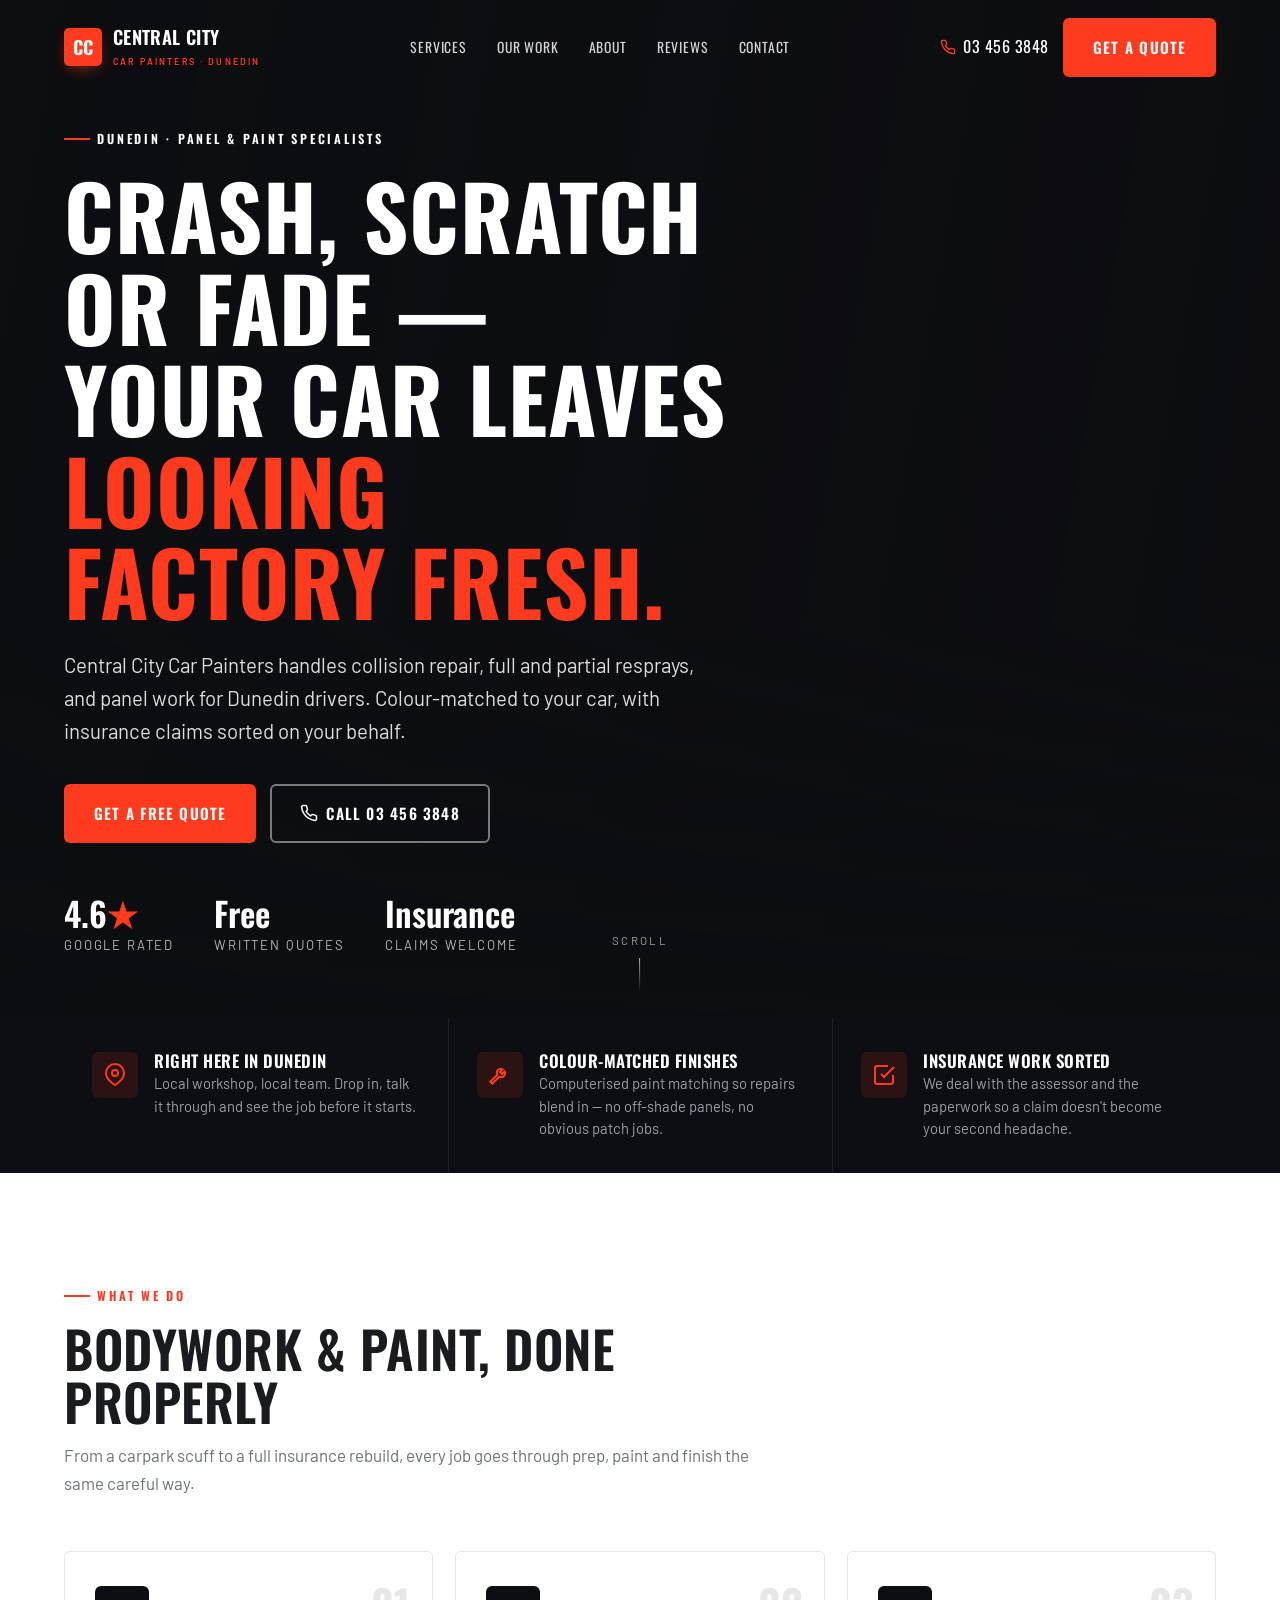
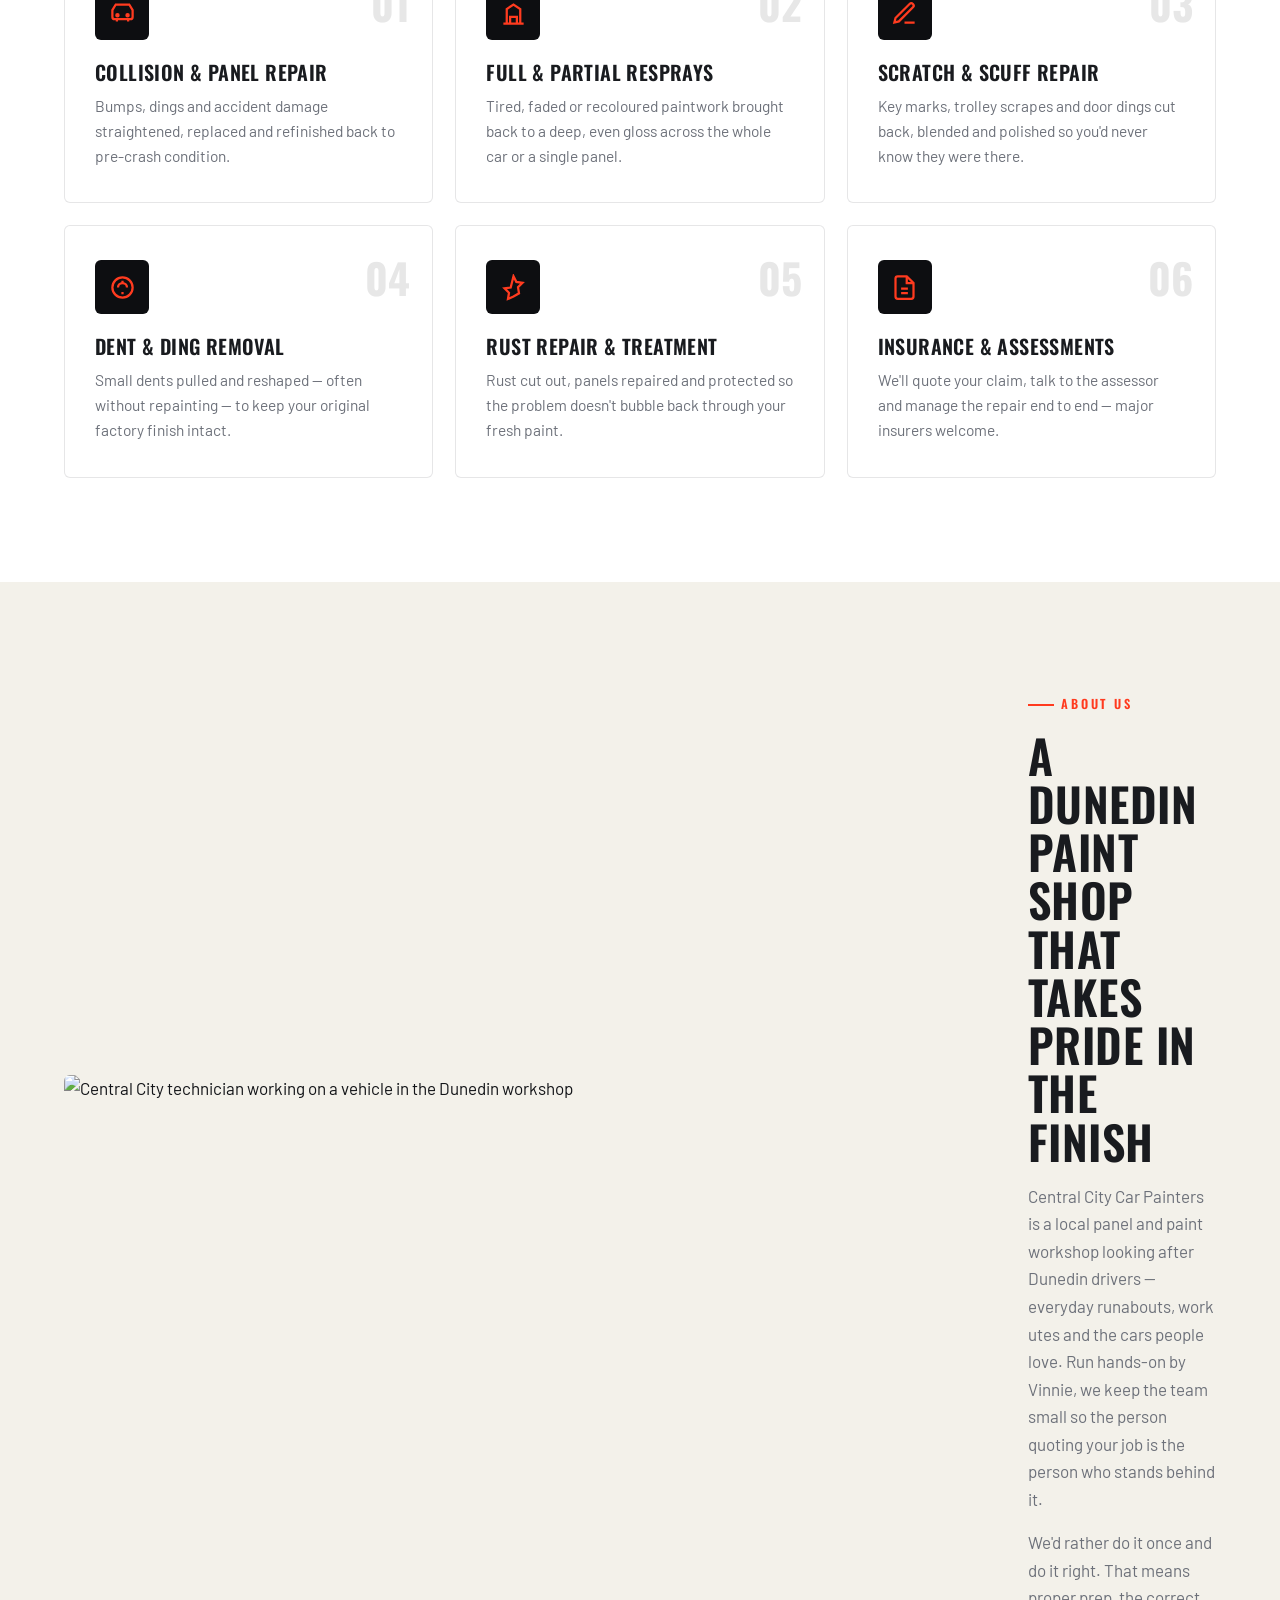
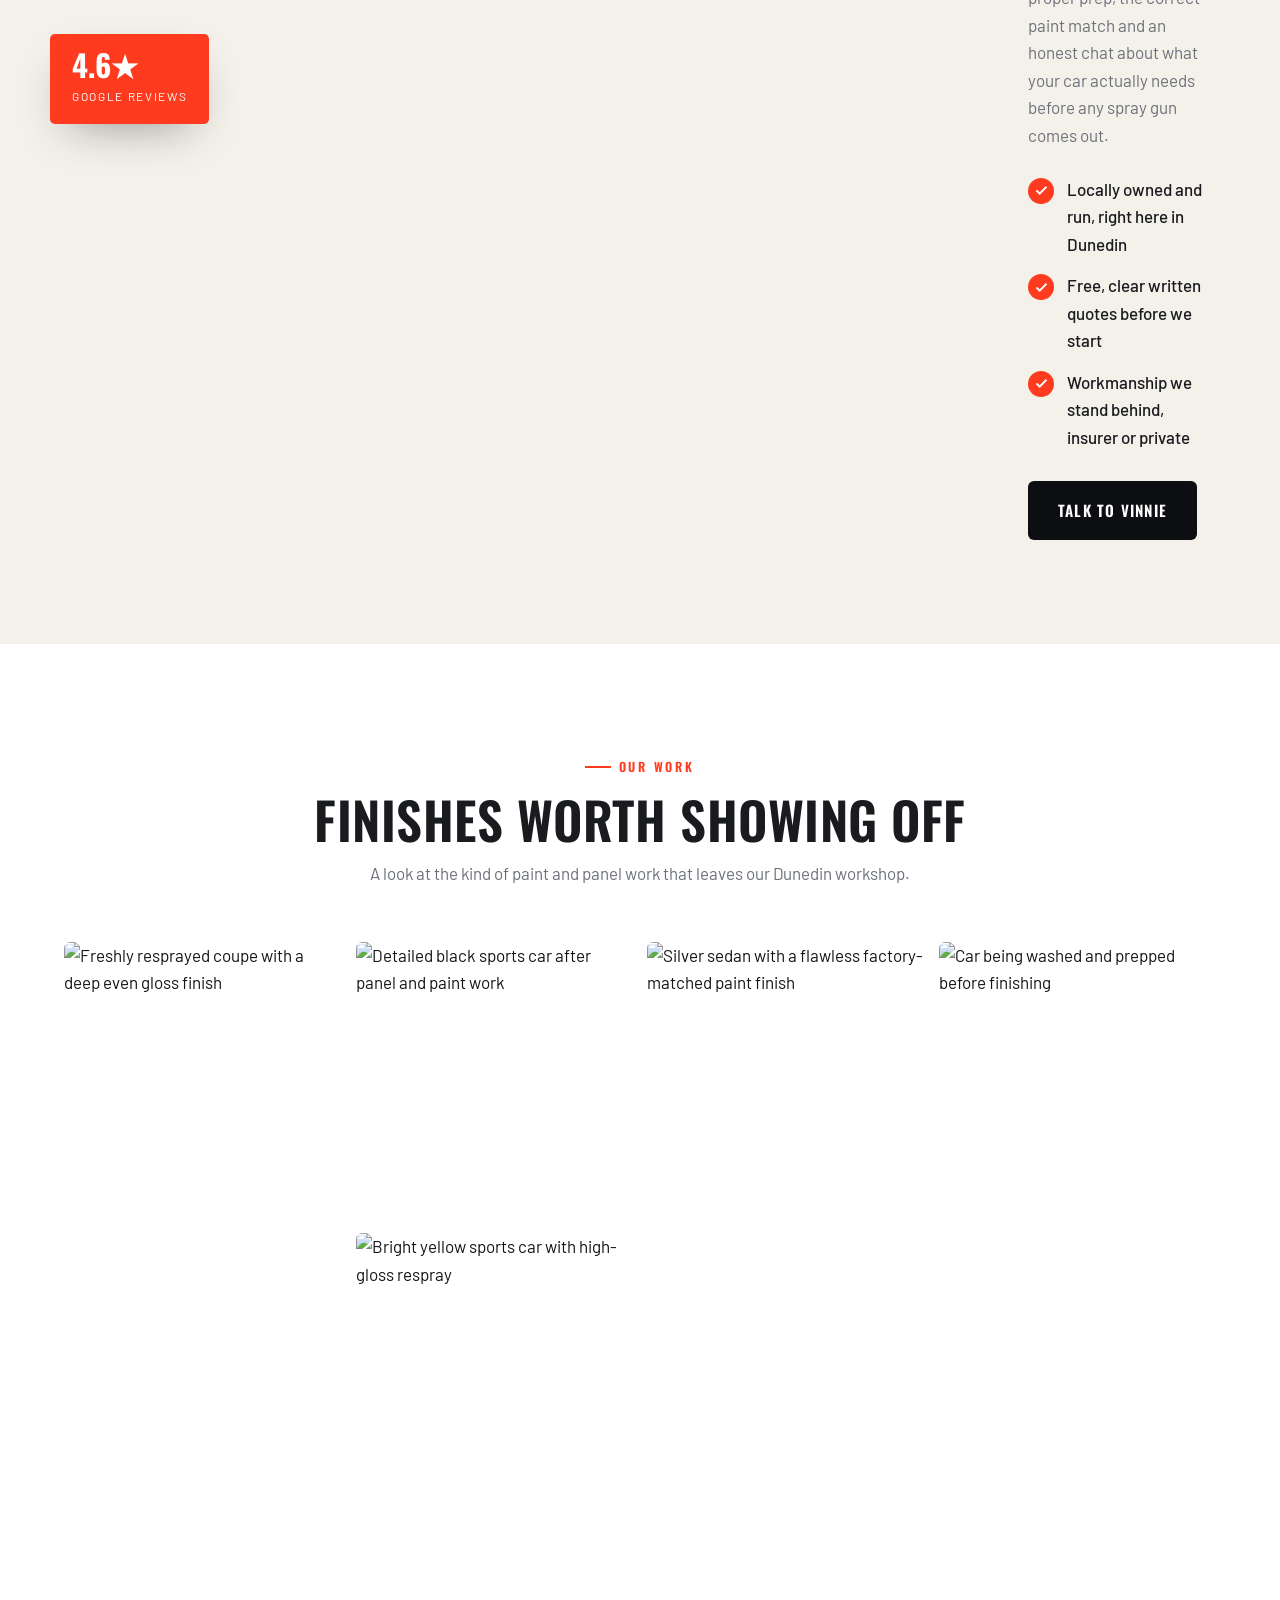
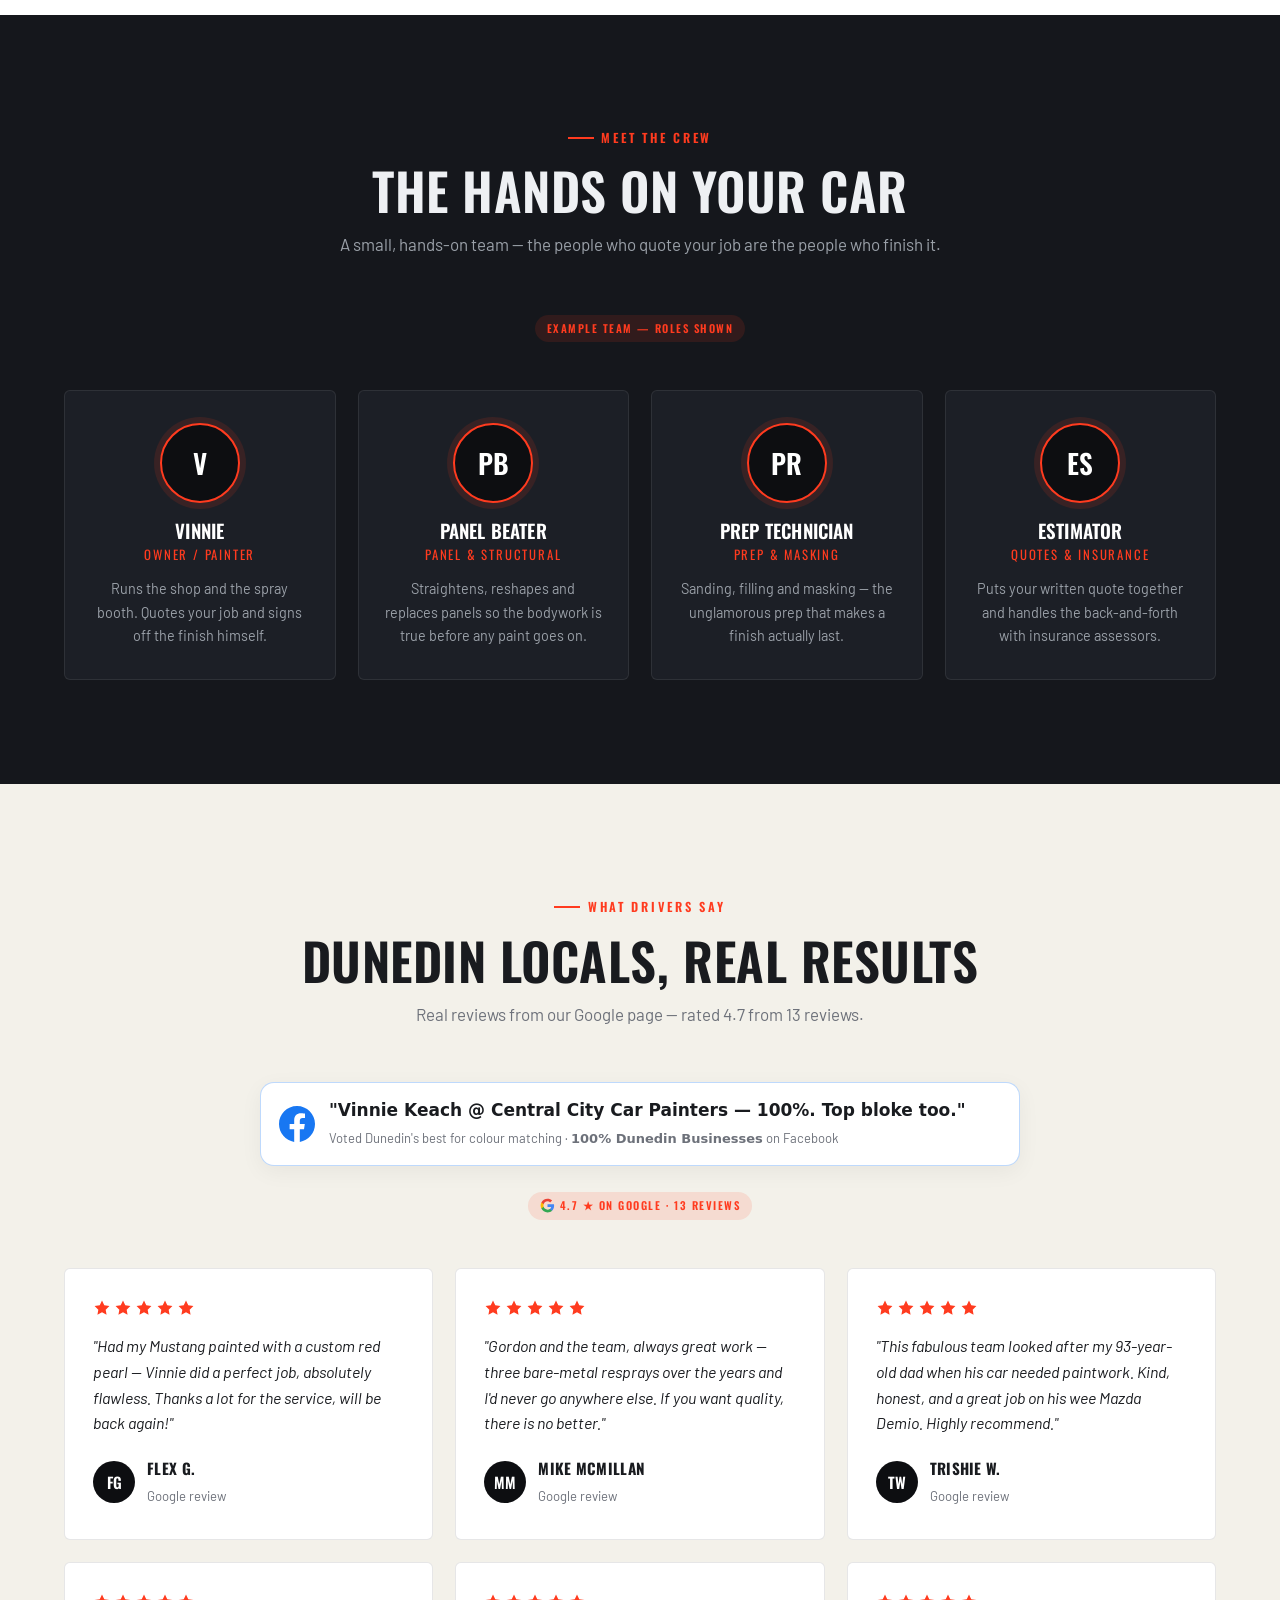
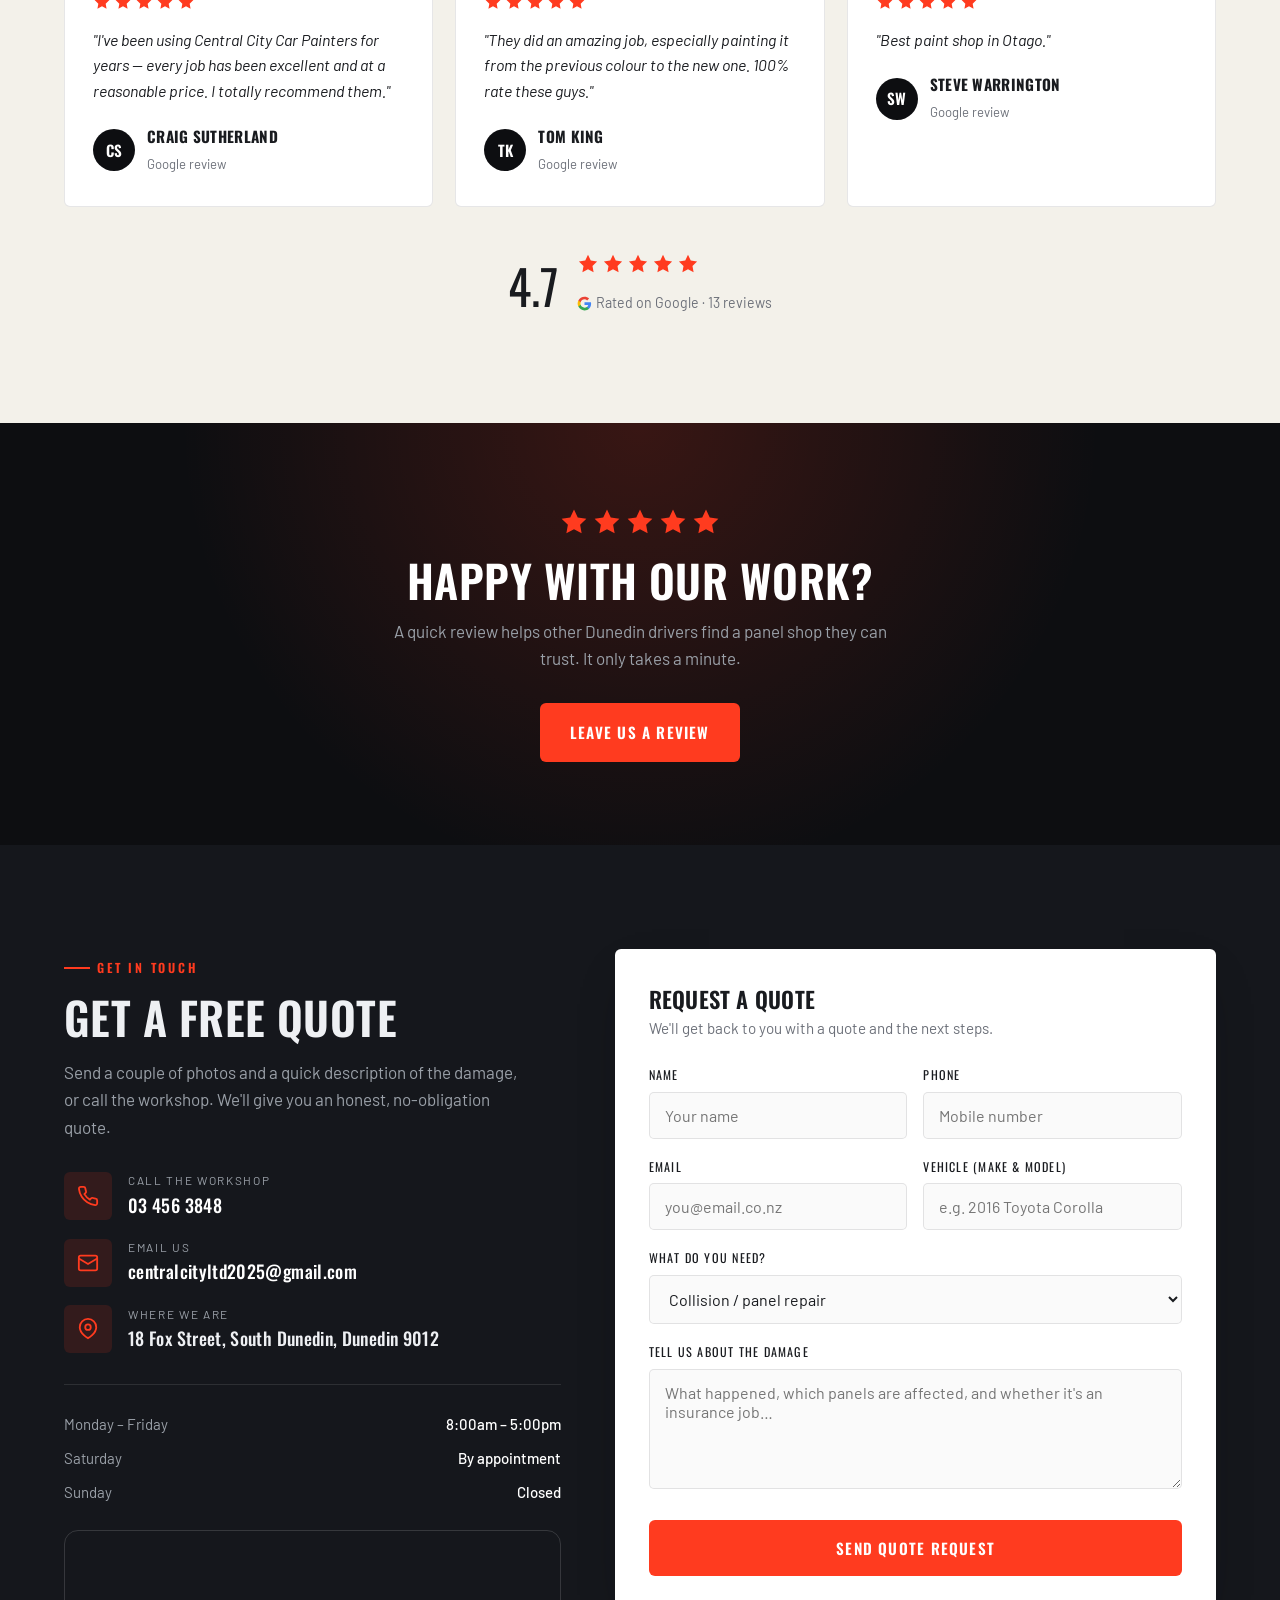
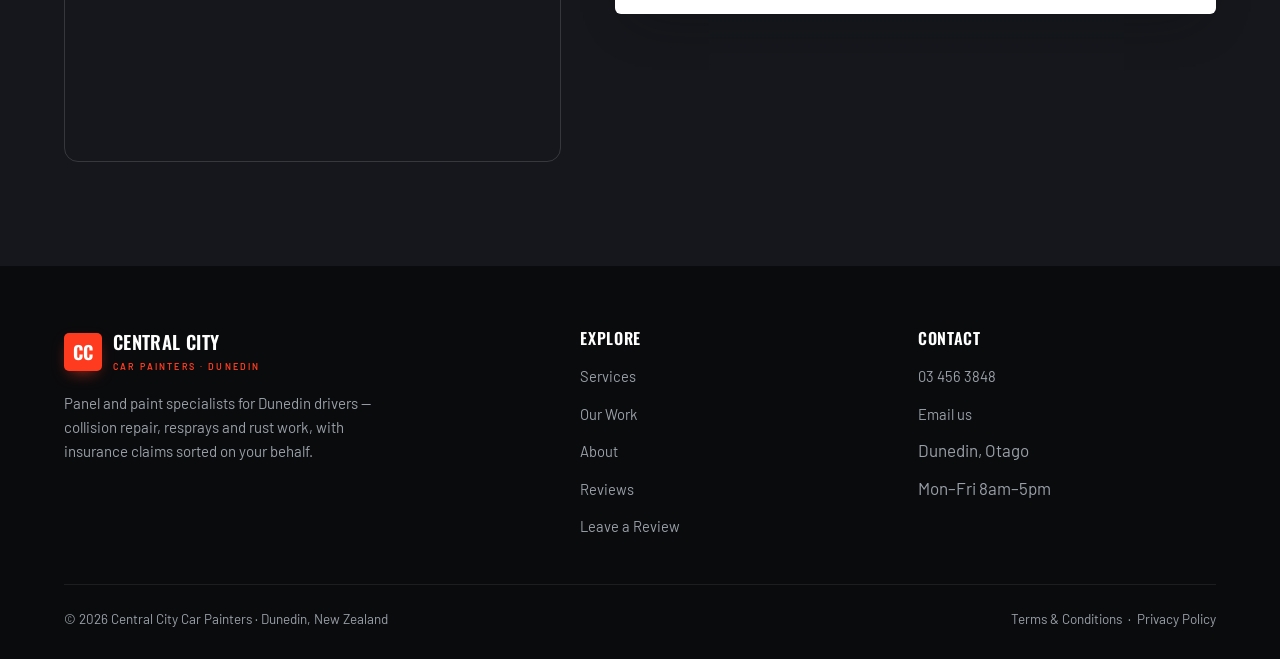
==== commit f48ebde8: "Central City: real Google reviews (4.7/13) + Google logo, Facebook shout-out, address + map, Vinnie " ====
--- a/index.html
+++ b/index.html
@@ -4,7 +4,7 @@
 <meta charset="UTF-8">
 <meta name="viewport" content="width=device-width, initial-scale=1.0">
 <title>Central City Car Painters | Panel &amp; Paint, Dunedin</title>
-<meta name="description" content="Central City Car Painters — collision repair, resprays and panel beating in Dunedin. Colour-matched finishes, insurance work welcome. Get a free quote from Vinny and the team.">
+<meta name="description" content="Central City Car Painters — collision repair, resprays and panel beating in Dunedin. Colour-matched finishes, insurance work welcome. Get a free quote from Vinnie and the team.">
 <meta name="theme-color" content="#0d0e11">
 <link rel="icon" href="favicon.svg" type="image/svg+xml">
 
@@ -158,14 +158,14 @@
     <div class="about-copy reveal d1">
       <span class="eyebrow">About Us</span>
       <h2>A Dunedin paint shop that takes pride in the finish</h2>
-      <p>Central City Car Painters is a local panel and paint workshop looking after Dunedin drivers — everyday runabouts, work utes and the cars people love. Run hands-on by Vinny, we keep the team small so the person quoting your job is the person who stands behind it.</p>
+      <p>Central City Car Painters is a local panel and paint workshop looking after Dunedin drivers — everyday runabouts, work utes and the cars people love. Run hands-on by Vinnie, we keep the team small so the person quoting your job is the person who stands behind it.</p>
       <p>We'd rather do it once and do it right. That means proper prep, the correct paint match and an honest chat about what your car actually needs before any spray gun comes out.</p>
       <ul class="checklist">
         <li><span class="tick"><svg viewBox="0 0 24 24" fill="none" stroke="currentColor" stroke-width="3"><path d="M20 6L9 17l-5-5"/></svg></span>Locally owned and run, right here in Dunedin</li>
         <li><span class="tick"><svg viewBox="0 0 24 24" fill="none" stroke="currentColor" stroke-width="3"><path d="M20 6L9 17l-5-5"/></svg></span>Free, clear written quotes before we start</li>
         <li><span class="tick"><svg viewBox="0 0 24 24" fill="none" stroke="currentColor" stroke-width="3"><path d="M20 6L9 17l-5-5"/></svg></span>Workmanship we stand behind, insurer or private</li>
       </ul>
-      <a class="btn btn-dark" href="#contact" style="margin-top:30px">Talk to Vinny</a>
+      <a class="btn btn-dark" href="#contact" style="margin-top:30px">Talk to Vinnie</a>
     </div>
   </div>
 </section>
@@ -215,7 +215,7 @@
     <div class="crew-grid">
       <div class="crew-card reveal">
         <div class="avatar">V</div>
-        <h3>Vinny</h3>
+        <h3>Vinnie</h3>
         <div class="role-name">Owner / Painter</div>
         <p>Runs the shop and the spray booth. Quotes your job and signs off the finish himself.</p>
       </div>
@@ -247,39 +247,53 @@
     <div class="section-head center reveal">
       <span class="eyebrow center">What Drivers Say</span>
       <h2>Dunedin locals, real results</h2>
-      <p>A few words from people whose cars have been through our workshop.</p>
-    </div>
-    <div style="text-align:center;margin-bottom:30px"><span class="badge">Example reviews</span></div>
+      <p>Real reviews from our Google page — rated 4.7 from 13 reviews.</p>
+    </div>
+    <div class="reveal" style="max-width:760px;margin:0 auto 26px;display:flex;align-items:center;gap:14px;background:#fff;border:1px solid rgba(24,119,242,.28);border-radius:14px;padding:16px 18px;box-shadow:0 6px 22px rgba(0,0,0,.05)">
+      <svg viewBox="0 0 24 24" width="36" height="36" style="flex-shrink:0;fill:#1877F2"><path d="M24 12.073c0-6.627-5.373-12-12-12s-12 5.373-12 12c0 5.99 4.388 10.954 10.125 11.854v-8.385H7.078v-3.47h3.047V9.43c0-3.007 1.792-4.669 4.533-4.669 1.312 0 2.686.235 2.686.235v2.953H15.83c-1.491 0-1.956.925-1.956 1.874v2.25h3.328l-.532 3.47h-2.796v8.385C19.612 23.027 24 18.062 24 12.073z"/></svg>
+      <div style="text-align:left">
+        <p style="margin:0;font-weight:700;line-height:1.4">"Vinnie Keach @ Central City Car Painters — 100%. Top bloke too."</p>
+        <p style="margin:5px 0 0;font-size:13px;color:var(--muted)">Voted Dunedin's best for colour matching · <b>100% Dunedin Businesses</b> on Facebook</p>
+      </div>
+    </div>
+    <div style="text-align:center;margin-bottom:30px"><span class="badge" style="display:inline-flex;align-items:center;gap:.45em"><svg width="15" height="15" viewBox="0 0 48 48" aria-hidden="true" style="flex-shrink:0"><path fill="#4285F4" d="M45.12 24.5c0-1.56-.14-3.06-.4-4.5H24v8.51h11.84c-.51 2.75-2.06 5.08-4.39 6.64v5.52h7.11c4.16-3.83 6.56-9.47 6.56-16.17z"/><path fill="#34A853" d="M24 46c5.94 0 10.92-1.97 14.56-5.33l-7.11-5.52c-1.97 1.32-4.49 2.1-7.45 2.1-5.73 0-10.58-3.87-12.31-9.07H4.34v5.7C7.96 41.07 15.4 46 24 46z"/><path fill="#FBBC05" d="M11.69 28.18C11.25 26.86 11 25.45 11 24s.25-2.86.69-4.18v-5.7H4.34C2.85 17.09 2 20.45 2 24s.85 6.91 2.34 9.88l7.35-5.7z"/><path fill="#EA4335" d="M24 10.75c3.23 0 6.13 1.11 8.41 3.29l6.31-6.31C34.91 4.18 29.93 2 24 2 15.4 2 7.96 6.93 4.34 14.12l7.35 5.7c1.73-5.2 6.58-9.07 12.31-9.07z"/></svg> 4.7 ★ on Google · 13 reviews</span></div>
     <div class="reviews">
       <div class="review reveal">
-        <div class="stars" aria-label="5 out of 5 stars">
-          <svg viewBox="0 0 24 24" fill="currentColor"><path d="M12 2l3 6.3 6.9 1-5 4.9 1.2 6.8L12 17.8 5.9 21l1.2-6.8-5-4.9 6.9-1z"/></svg><svg viewBox="0 0 24 24" fill="currentColor"><path d="M12 2l3 6.3 6.9 1-5 4.9 1.2 6.8L12 17.8 5.9 21l1.2-6.8-5-4.9 6.9-1z"/></svg><svg viewBox="0 0 24 24" fill="currentColor"><path d="M12 2l3 6.3 6.9 1-5 4.9 1.2 6.8L12 17.8 5.9 21l1.2-6.8-5-4.9 6.9-1z"/></svg><svg viewBox="0 0 24 24" fill="currentColor"><path d="M12 2l3 6.3 6.9 1-5 4.9 1.2 6.8L12 17.8 5.9 21l1.2-6.8-5-4.9 6.9-1z"/></svg><svg viewBox="0 0 24 24" fill="currentColor"><path d="M12 2l3 6.3 6.9 1-5 4.9 1.2 6.8L12 17.8 5.9 21l1.2-6.8-5-4.9 6.9-1z"/></svg>
-        </div>
-        <p>"Someone backed into my Corolla in town and Vinny had it looking brand new. The colour match was spot on — you genuinely cannot tell which panel was hit."</p>
-        <div class="who"><span class="av">SM</span><div><b>Sarah M.</b><span>Mosgiel, Dunedin</span></div></div>
+        <div class="stars" aria-label="5 out of 5 stars"><svg viewBox="0 0 24 24" fill="currentColor"><path d="M12 2l3 6.3 6.9 1-5 4.9 1.2 6.8L12 17.8 5.9 21l1.2-6.8-5-4.9 6.9-1z"/></svg><svg viewBox="0 0 24 24" fill="currentColor"><path d="M12 2l3 6.3 6.9 1-5 4.9 1.2 6.8L12 17.8 5.9 21l1.2-6.8-5-4.9 6.9-1z"/></svg><svg viewBox="0 0 24 24" fill="currentColor"><path d="M12 2l3 6.3 6.9 1-5 4.9 1.2 6.8L12 17.8 5.9 21l1.2-6.8-5-4.9 6.9-1z"/></svg><svg viewBox="0 0 24 24" fill="currentColor"><path d="M12 2l3 6.3 6.9 1-5 4.9 1.2 6.8L12 17.8 5.9 21l1.2-6.8-5-4.9 6.9-1z"/></svg><svg viewBox="0 0 24 24" fill="currentColor"><path d="M12 2l3 6.3 6.9 1-5 4.9 1.2 6.8L12 17.8 5.9 21l1.2-6.8-5-4.9 6.9-1z"/></svg></div>
+        <p>"Had my Mustang painted with a custom red pearl — Vinnie did a perfect job, absolutely flawless. Thanks a lot for the service, will be back again!"</p>
+        <div class="who"><span class="av">FG</span><div><b>Flex G.</b><span>Google review</span></div></div>
       </div>
       <div class="review reveal d1">
-        <div class="stars" aria-label="5 out of 5 stars">
-          <svg viewBox="0 0 24 24" fill="currentColor"><path d="M12 2l3 6.3 6.9 1-5 4.9 1.2 6.8L12 17.8 5.9 21l1.2-6.8-5-4.9 6.9-1z"/></svg><svg viewBox="0 0 24 24" fill="currentColor"><path d="M12 2l3 6.3 6.9 1-5 4.9 1.2 6.8L12 17.8 5.9 21l1.2-6.8-5-4.9 6.9-1z"/></svg><svg viewBox="0 0 24 24" fill="currentColor"><path d="M12 2l3 6.3 6.9 1-5 4.9 1.2 6.8L12 17.8 5.9 21l1.2-6.8-5-4.9 6.9-1z"/></svg><svg viewBox="0 0 24 24" fill="currentColor"><path d="M12 2l3 6.3 6.9 1-5 4.9 1.2 6.8L12 17.8 5.9 21l1.2-6.8-5-4.9 6.9-1z"/></svg><svg viewBox="0 0 24 24" fill="currentColor"><path d="M12 2l3 6.3 6.9 1-5 4.9 1.2 6.8L12 17.8 5.9 21l1.2-6.8-5-4.9 6.9-1z"/></svg>
-        </div>
-        <p>"Handled my whole insurance claim after a prang. Dealt with the assessor, kept me in the loop and the ute came back better than before. No hassle at all."</p>
-        <div class="who"><span class="av">JT</span><div><b>James T.</b><span>St Clair, Dunedin</span></div></div>
+        <div class="stars" aria-label="5 out of 5 stars"><svg viewBox="0 0 24 24" fill="currentColor"><path d="M12 2l3 6.3 6.9 1-5 4.9 1.2 6.8L12 17.8 5.9 21l1.2-6.8-5-4.9 6.9-1z"/></svg><svg viewBox="0 0 24 24" fill="currentColor"><path d="M12 2l3 6.3 6.9 1-5 4.9 1.2 6.8L12 17.8 5.9 21l1.2-6.8-5-4.9 6.9-1z"/></svg><svg viewBox="0 0 24 24" fill="currentColor"><path d="M12 2l3 6.3 6.9 1-5 4.9 1.2 6.8L12 17.8 5.9 21l1.2-6.8-5-4.9 6.9-1z"/></svg><svg viewBox="0 0 24 24" fill="currentColor"><path d="M12 2l3 6.3 6.9 1-5 4.9 1.2 6.8L12 17.8 5.9 21l1.2-6.8-5-4.9 6.9-1z"/></svg><svg viewBox="0 0 24 24" fill="currentColor"><path d="M12 2l3 6.3 6.9 1-5 4.9 1.2 6.8L12 17.8 5.9 21l1.2-6.8-5-4.9 6.9-1z"/></svg></div>
+        <p>"Gordon and the team, always great work — three bare-metal resprays over the years and I'd never go anywhere else. If you want quality, there is no better."</p>
+        <div class="who"><span class="av">MM</span><div><b>Mike McMillan</b><span>Google review</span></div></div>
       </div>
       <div class="review reveal d2">
-        <div class="stars" aria-label="4 out of 5 stars">
-          <svg viewBox="0 0 24 24" fill="currentColor"><path d="M12 2l3 6.3 6.9 1-5 4.9 1.2 6.8L12 17.8 5.9 21l1.2-6.8-5-4.9 6.9-1z"/></svg><svg viewBox="0 0 24 24" fill="currentColor"><path d="M12 2l3 6.3 6.9 1-5 4.9 1.2 6.8L12 17.8 5.9 21l1.2-6.8-5-4.9 6.9-1z"/></svg><svg viewBox="0 0 24 24" fill="currentColor"><path d="M12 2l3 6.3 6.9 1-5 4.9 1.2 6.8L12 17.8 5.9 21l1.2-6.8-5-4.9 6.9-1z"/></svg><svg viewBox="0 0 24 24" fill="currentColor"><path d="M12 2l3 6.3 6.9 1-5 4.9 1.2 6.8L12 17.8 5.9 21l1.2-6.8-5-4.9 6.9-1z"/></svg><svg viewBox="0 0 24 24" fill="currentColor"><path d="M12 2l3 6.3 6.9 1-5 4.9 1.2 6.8L12 17.8 5.9 21l1.2-6.8-5-4.9 6.9-1z"/></svg>
-        </div>
-        <p>"Got the faded clear coat on my old Subaru sorted with a respray. Fair price, honest about what it needed, and the gloss is unreal. Highly recommend."</p>
-        <div class="who"><span class="av">RW</span><div><b>Rāwiri W.</b><span>Roslyn, Dunedin</span></div></div>
+        <div class="stars" aria-label="5 out of 5 stars"><svg viewBox="0 0 24 24" fill="currentColor"><path d="M12 2l3 6.3 6.9 1-5 4.9 1.2 6.8L12 17.8 5.9 21l1.2-6.8-5-4.9 6.9-1z"/></svg><svg viewBox="0 0 24 24" fill="currentColor"><path d="M12 2l3 6.3 6.9 1-5 4.9 1.2 6.8L12 17.8 5.9 21l1.2-6.8-5-4.9 6.9-1z"/></svg><svg viewBox="0 0 24 24" fill="currentColor"><path d="M12 2l3 6.3 6.9 1-5 4.9 1.2 6.8L12 17.8 5.9 21l1.2-6.8-5-4.9 6.9-1z"/></svg><svg viewBox="0 0 24 24" fill="currentColor"><path d="M12 2l3 6.3 6.9 1-5 4.9 1.2 6.8L12 17.8 5.9 21l1.2-6.8-5-4.9 6.9-1z"/></svg><svg viewBox="0 0 24 24" fill="currentColor"><path d="M12 2l3 6.3 6.9 1-5 4.9 1.2 6.8L12 17.8 5.9 21l1.2-6.8-5-4.9 6.9-1z"/></svg></div>
+        <p>"This fabulous team looked after my 93-year-old dad when his car needed paintwork. Kind, honest, and a great job on his wee Mazda Demio. Highly recommend."</p>
+        <div class="who"><span class="av">TW</span><div><b>Trishie W.</b><span>Google review</span></div></div>
+      </div>
+      <div class="review reveal">
+        <div class="stars" aria-label="5 out of 5 stars"><svg viewBox="0 0 24 24" fill="currentColor"><path d="M12 2l3 6.3 6.9 1-5 4.9 1.2 6.8L12 17.8 5.9 21l1.2-6.8-5-4.9 6.9-1z"/></svg><svg viewBox="0 0 24 24" fill="currentColor"><path d="M12 2l3 6.3 6.9 1-5 4.9 1.2 6.8L12 17.8 5.9 21l1.2-6.8-5-4.9 6.9-1z"/></svg><svg viewBox="0 0 24 24" fill="currentColor"><path d="M12 2l3 6.3 6.9 1-5 4.9 1.2 6.8L12 17.8 5.9 21l1.2-6.8-5-4.9 6.9-1z"/></svg><svg viewBox="0 0 24 24" fill="currentColor"><path d="M12 2l3 6.3 6.9 1-5 4.9 1.2 6.8L12 17.8 5.9 21l1.2-6.8-5-4.9 6.9-1z"/></svg><svg viewBox="0 0 24 24" fill="currentColor"><path d="M12 2l3 6.3 6.9 1-5 4.9 1.2 6.8L12 17.8 5.9 21l1.2-6.8-5-4.9 6.9-1z"/></svg></div>
+        <p>"I've been using Central City Car Painters for years — every job has been excellent and at a reasonable price. I totally recommend them."</p>
+        <div class="who"><span class="av">CS</span><div><b>Craig Sutherland</b><span>Google review</span></div></div>
+      </div>
+      <div class="review reveal d1">
+        <div class="stars" aria-label="5 out of 5 stars"><svg viewBox="0 0 24 24" fill="currentColor"><path d="M12 2l3 6.3 6.9 1-5 4.9 1.2 6.8L12 17.8 5.9 21l1.2-6.8-5-4.9 6.9-1z"/></svg><svg viewBox="0 0 24 24" fill="currentColor"><path d="M12 2l3 6.3 6.9 1-5 4.9 1.2 6.8L12 17.8 5.9 21l1.2-6.8-5-4.9 6.9-1z"/></svg><svg viewBox="0 0 24 24" fill="currentColor"><path d="M12 2l3 6.3 6.9 1-5 4.9 1.2 6.8L12 17.8 5.9 21l1.2-6.8-5-4.9 6.9-1z"/></svg><svg viewBox="0 0 24 24" fill="currentColor"><path d="M12 2l3 6.3 6.9 1-5 4.9 1.2 6.8L12 17.8 5.9 21l1.2-6.8-5-4.9 6.9-1z"/></svg><svg viewBox="0 0 24 24" fill="currentColor"><path d="M12 2l3 6.3 6.9 1-5 4.9 1.2 6.8L12 17.8 5.9 21l1.2-6.8-5-4.9 6.9-1z"/></svg></div>
+        <p>"They did an amazing job, especially painting it from the previous colour to the new one. 100% rate these guys."</p>
+        <div class="who"><span class="av">TK</span><div><b>Tom King</b><span>Google review</span></div></div>
+      </div>
+      <div class="review reveal d2">
+        <div class="stars" aria-label="5 out of 5 stars"><svg viewBox="0 0 24 24" fill="currentColor"><path d="M12 2l3 6.3 6.9 1-5 4.9 1.2 6.8L12 17.8 5.9 21l1.2-6.8-5-4.9 6.9-1z"/></svg><svg viewBox="0 0 24 24" fill="currentColor"><path d="M12 2l3 6.3 6.9 1-5 4.9 1.2 6.8L12 17.8 5.9 21l1.2-6.8-5-4.9 6.9-1z"/></svg><svg viewBox="0 0 24 24" fill="currentColor"><path d="M12 2l3 6.3 6.9 1-5 4.9 1.2 6.8L12 17.8 5.9 21l1.2-6.8-5-4.9 6.9-1z"/></svg><svg viewBox="0 0 24 24" fill="currentColor"><path d="M12 2l3 6.3 6.9 1-5 4.9 1.2 6.8L12 17.8 5.9 21l1.2-6.8-5-4.9 6.9-1z"/></svg><svg viewBox="0 0 24 24" fill="currentColor"><path d="M12 2l3 6.3 6.9 1-5 4.9 1.2 6.8L12 17.8 5.9 21l1.2-6.8-5-4.9 6.9-1z"/></svg></div>
+        <p>"Best paint shop in Otago."</p>
+        <div class="who"><span class="av">SW</span><div><b>Steve Warrington</b><span>Google review</span></div></div>
       </div>
     </div>
     <div class="rating-summary reveal d1">
-      <span class="big">4.6</span>
+      <span class="big">4.7</span>
       <div>
-        <div class="stars" aria-label="4.6 out of 5 stars">
-          <svg viewBox="0 0 24 24" fill="currentColor"><path d="M12 2l3 6.3 6.9 1-5 4.9 1.2 6.8L12 17.8 5.9 21l1.2-6.8-5-4.9 6.9-1z"/></svg><svg viewBox="0 0 24 24" fill="currentColor"><path d="M12 2l3 6.3 6.9 1-5 4.9 1.2 6.8L12 17.8 5.9 21l1.2-6.8-5-4.9 6.9-1z"/></svg><svg viewBox="0 0 24 24" fill="currentColor"><path d="M12 2l3 6.3 6.9 1-5 4.9 1.2 6.8L12 17.8 5.9 21l1.2-6.8-5-4.9 6.9-1z"/></svg><svg viewBox="0 0 24 24" fill="currentColor"><path d="M12 2l3 6.3 6.9 1-5 4.9 1.2 6.8L12 17.8 5.9 21l1.2-6.8-5-4.9 6.9-1z"/></svg><svg viewBox="0 0 24 24" fill="currentColor"><path d="M12 2l3 6.3 6.9 1-5 4.9 1.2 6.8L12 17.8 5.9 21l1.2-6.8-5-4.9 6.9-1z"/></svg>
-        </div>
-        <small>Rated on Google · 11 reviews</small>
+        <div class="stars" aria-label="4.7 out of 5 stars"><svg viewBox="0 0 24 24" fill="currentColor"><path d="M12 2l3 6.3 6.9 1-5 4.9 1.2 6.8L12 17.8 5.9 21l1.2-6.8-5-4.9 6.9-1z"/></svg><svg viewBox="0 0 24 24" fill="currentColor"><path d="M12 2l3 6.3 6.9 1-5 4.9 1.2 6.8L12 17.8 5.9 21l1.2-6.8-5-4.9 6.9-1z"/></svg><svg viewBox="0 0 24 24" fill="currentColor"><path d="M12 2l3 6.3 6.9 1-5 4.9 1.2 6.8L12 17.8 5.9 21l1.2-6.8-5-4.9 6.9-1z"/></svg><svg viewBox="0 0 24 24" fill="currentColor"><path d="M12 2l3 6.3 6.9 1-5 4.9 1.2 6.8L12 17.8 5.9 21l1.2-6.8-5-4.9 6.9-1z"/></svg><svg viewBox="0 0 24 24" fill="currentColor"><path d="M12 2l3 6.3 6.9 1-5 4.9 1.2 6.8L12 17.8 5.9 21l1.2-6.8-5-4.9 6.9-1z"/></svg></div>
+        <small style="display:inline-flex;align-items:center;gap:.35em"><svg width="15" height="15" viewBox="0 0 48 48" aria-hidden="true" style="flex-shrink:0"><path fill="#4285F4" d="M45.12 24.5c0-1.56-.14-3.06-.4-4.5H24v8.51h11.84c-.51 2.75-2.06 5.08-4.39 6.64v5.52h7.11c4.16-3.83 6.56-9.47 6.56-16.17z"/><path fill="#34A853" d="M24 46c5.94 0 10.92-1.97 14.56-5.33l-7.11-5.52c-1.97 1.32-4.49 2.1-7.45 2.1-5.73 0-10.58-3.87-12.31-9.07H4.34v5.7C7.96 41.07 15.4 46 24 46z"/><path fill="#FBBC05" d="M11.69 28.18C11.25 26.86 11 25.45 11 24s.25-2.86.69-4.18v-5.7H4.34C2.85 17.09 2 20.45 2 24s.85 6.91 2.34 9.88l7.35-5.7z"/><path fill="#EA4335" d="M24 10.75c3.23 0 6.13 1.11 8.41 3.29l6.31-6.31C34.91 4.18 29.93 2 24 2 15.4 2 7.96 6.93 4.34 14.12l7.35 5.7c1.73-5.2 6.58-9.07 12.31-9.07z"/></svg> Rated on Google · 13 reviews</small>
       </div>
     </div>
   </div>
@@ -307,12 +321,15 @@
       <ul class="contact-list">
         <li><span class="ci"><svg viewBox="0 0 24 24" fill="none" stroke="currentColor" stroke-width="2"><path d="M22 16.92v3a2 2 0 0 1-2.18 2 19.79 19.79 0 0 1-8.63-3.07 19.5 19.5 0 0 1-6-6 19.79 19.79 0 0 1-3.07-8.67A2 2 0 0 1 4.11 2h3a2 2 0 0 1 2 1.72c.13.96.36 1.9.7 2.81a2 2 0 0 1-.45 2.11L8.09 9.91a16 16 0 0 0 6 6l1.27-1.27a2 2 0 0 1 2.11-.45c.91.34 1.85.57 2.81.7A2 2 0 0 1 22 16.92z"/></svg></span><div><span>Call the workshop</span><a href="tel:+6434563848">03 456 3848</a></div></li>
         <li><span class="ci"><svg viewBox="0 0 24 24" fill="none" stroke="currentColor" stroke-width="2"><rect x="2" y="4" width="20" height="16" rx="2"/><path d="m22 7-10 6L2 7"/></svg></span><div><span>Email us</span><a href="mailto:centralcityltd2025@gmail.com">centralcityltd2025@gmail.com</a></div></li>
-        <li><span class="ci"><svg viewBox="0 0 24 24" fill="none" stroke="currentColor" stroke-width="2"><path d="M21 10c0 7-9 12-9 12s-9-5-9-12a9 9 0 0 1 18 0z"/><circle cx="12" cy="10" r="3"/></svg></span><div><span>Where we are</span><b>Dunedin, Otago</b></div></li>
+        <li><span class="ci"><svg viewBox="0 0 24 24" fill="none" stroke="currentColor" stroke-width="2"><path d="M21 10c0 7-9 12-9 12s-9-5-9-12a9 9 0 0 1 18 0z"/><circle cx="12" cy="10" r="3"/></svg></span><div><span>Where we are</span><a href="https://www.google.com/maps?q=18+Fox+Street,+South+Dunedin,+Dunedin+9012" target="_blank" rel="noopener" style="color:inherit">18 Fox Street, South Dunedin, Dunedin 9012</a></div></li>
       </ul>
       <div class="hours">
         <div class="row"><span>Monday – Friday</span><b>8:00am – 5:00pm</b></div>
         <div class="row"><span>Saturday</span><b>By appointment</b></div>
         <div class="row"><span>Sunday</span><b>Closed</b></div>
+      </div>
+      <div style="margin-top:20px;border-radius:14px;overflow:hidden;border:1px solid rgba(255,255,255,.14)">
+        <iframe src="https://www.google.com/maps?q=18+Fox+Street,+South+Dunedin,+Dunedin+9012&amp;output=embed" width="100%" height="230" style="border:0;display:block" loading="lazy" referrerpolicy="no-referrer-when-downgrade" title="Central City Car Painters, 18 Fox Street, South Dunedin"></iframe>
       </div>
     </div>
     <div class="form reveal d1">
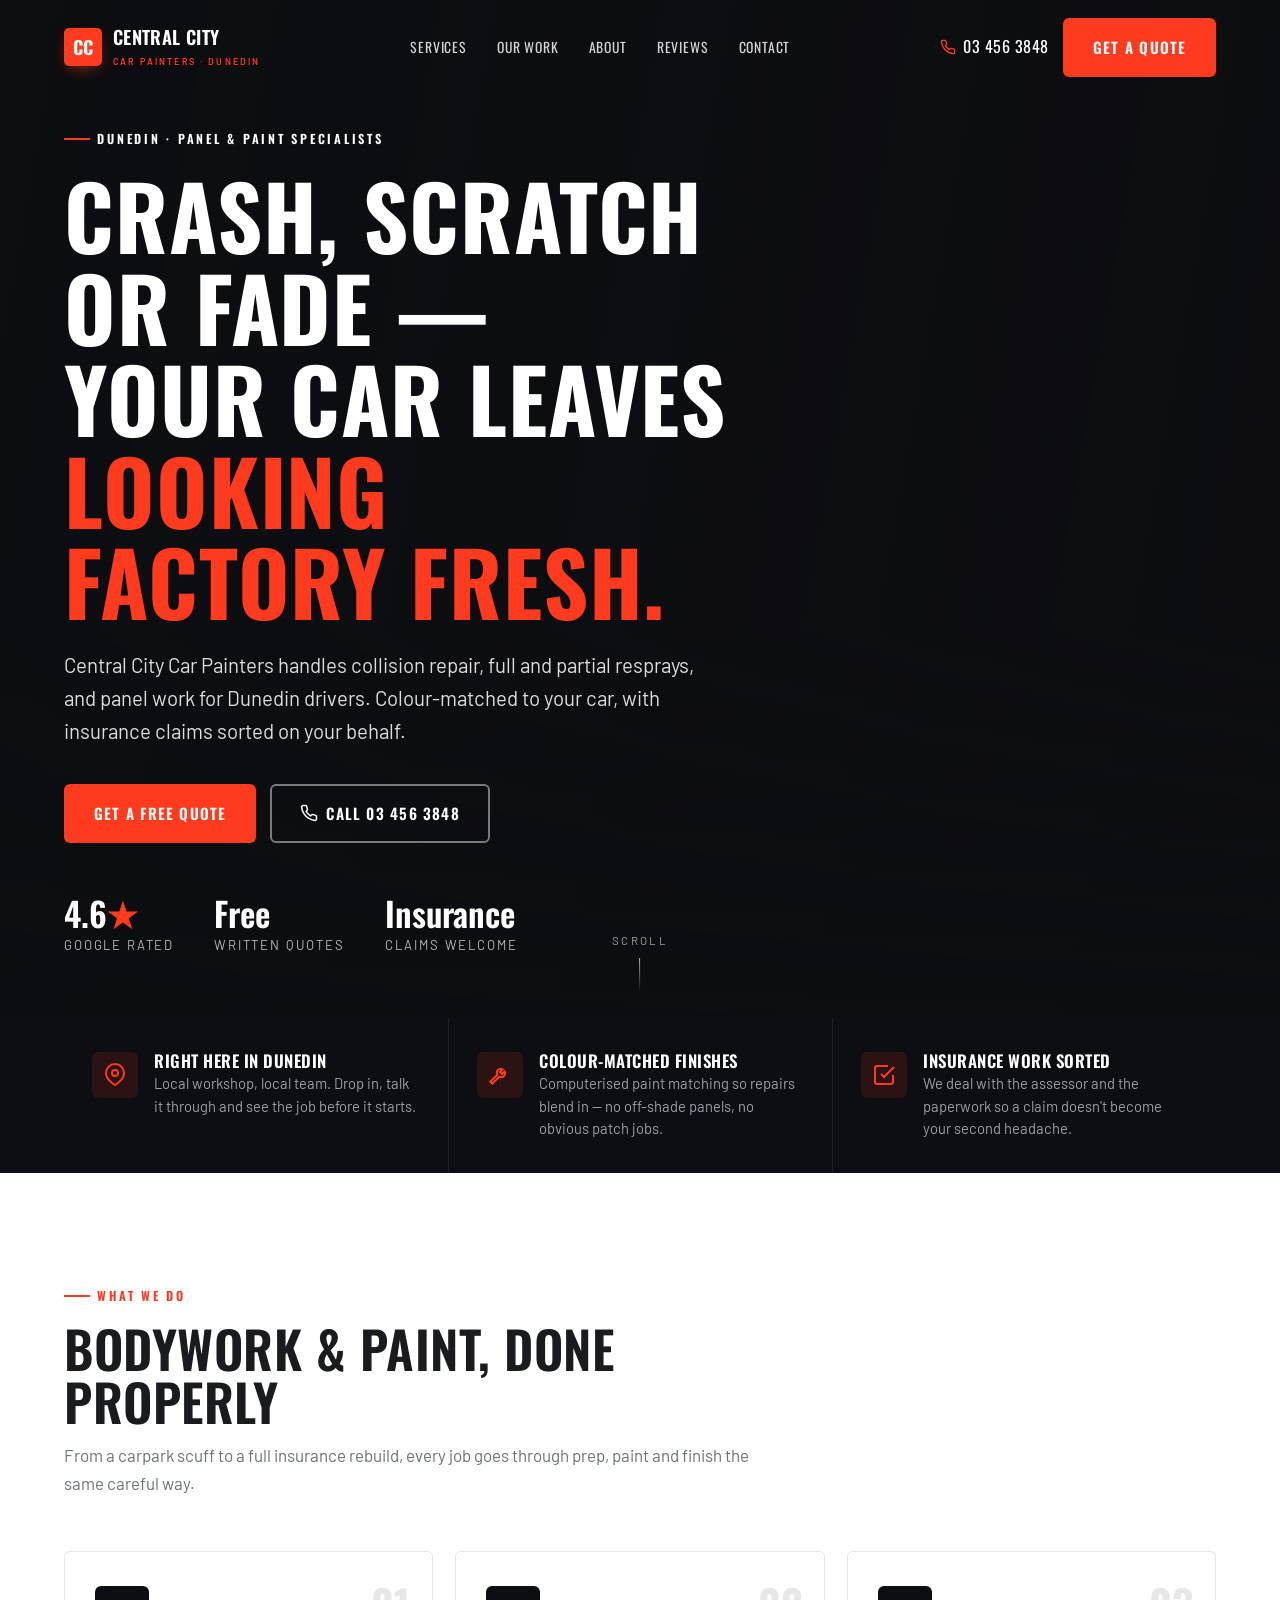
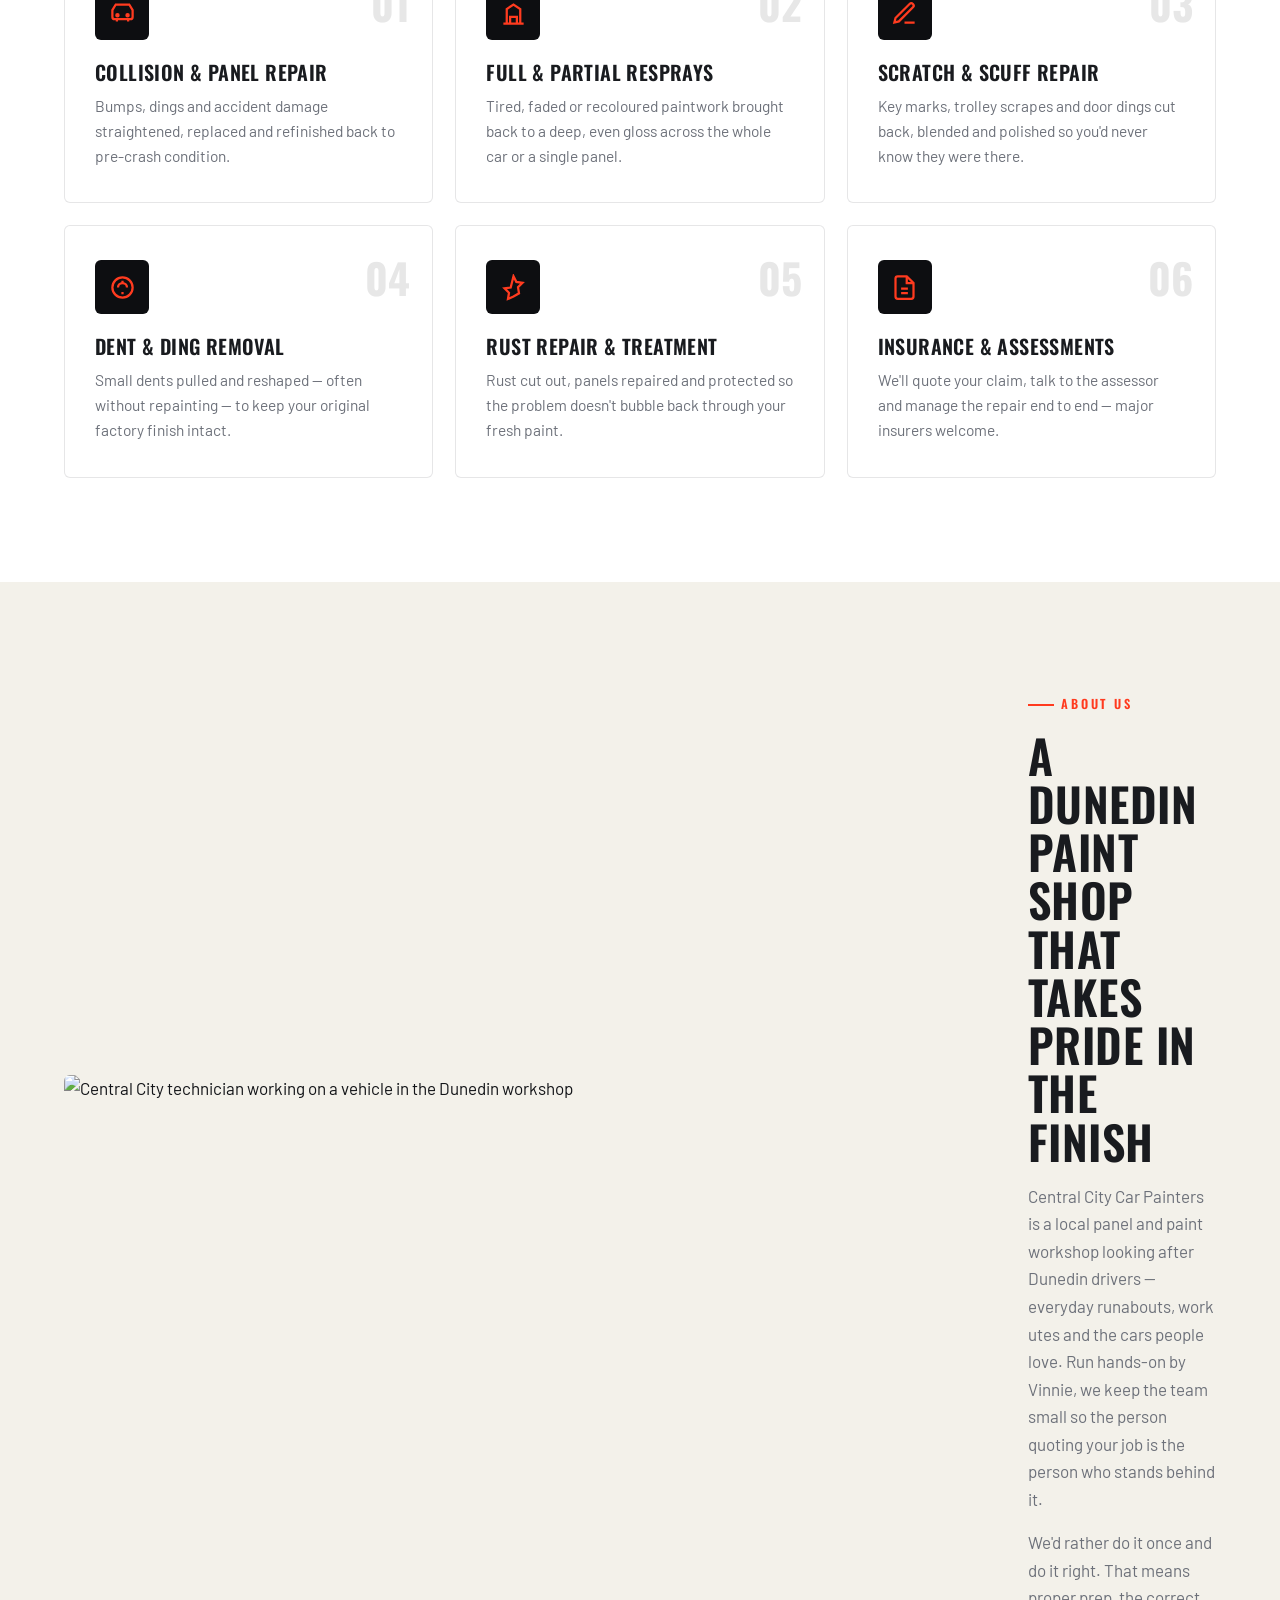
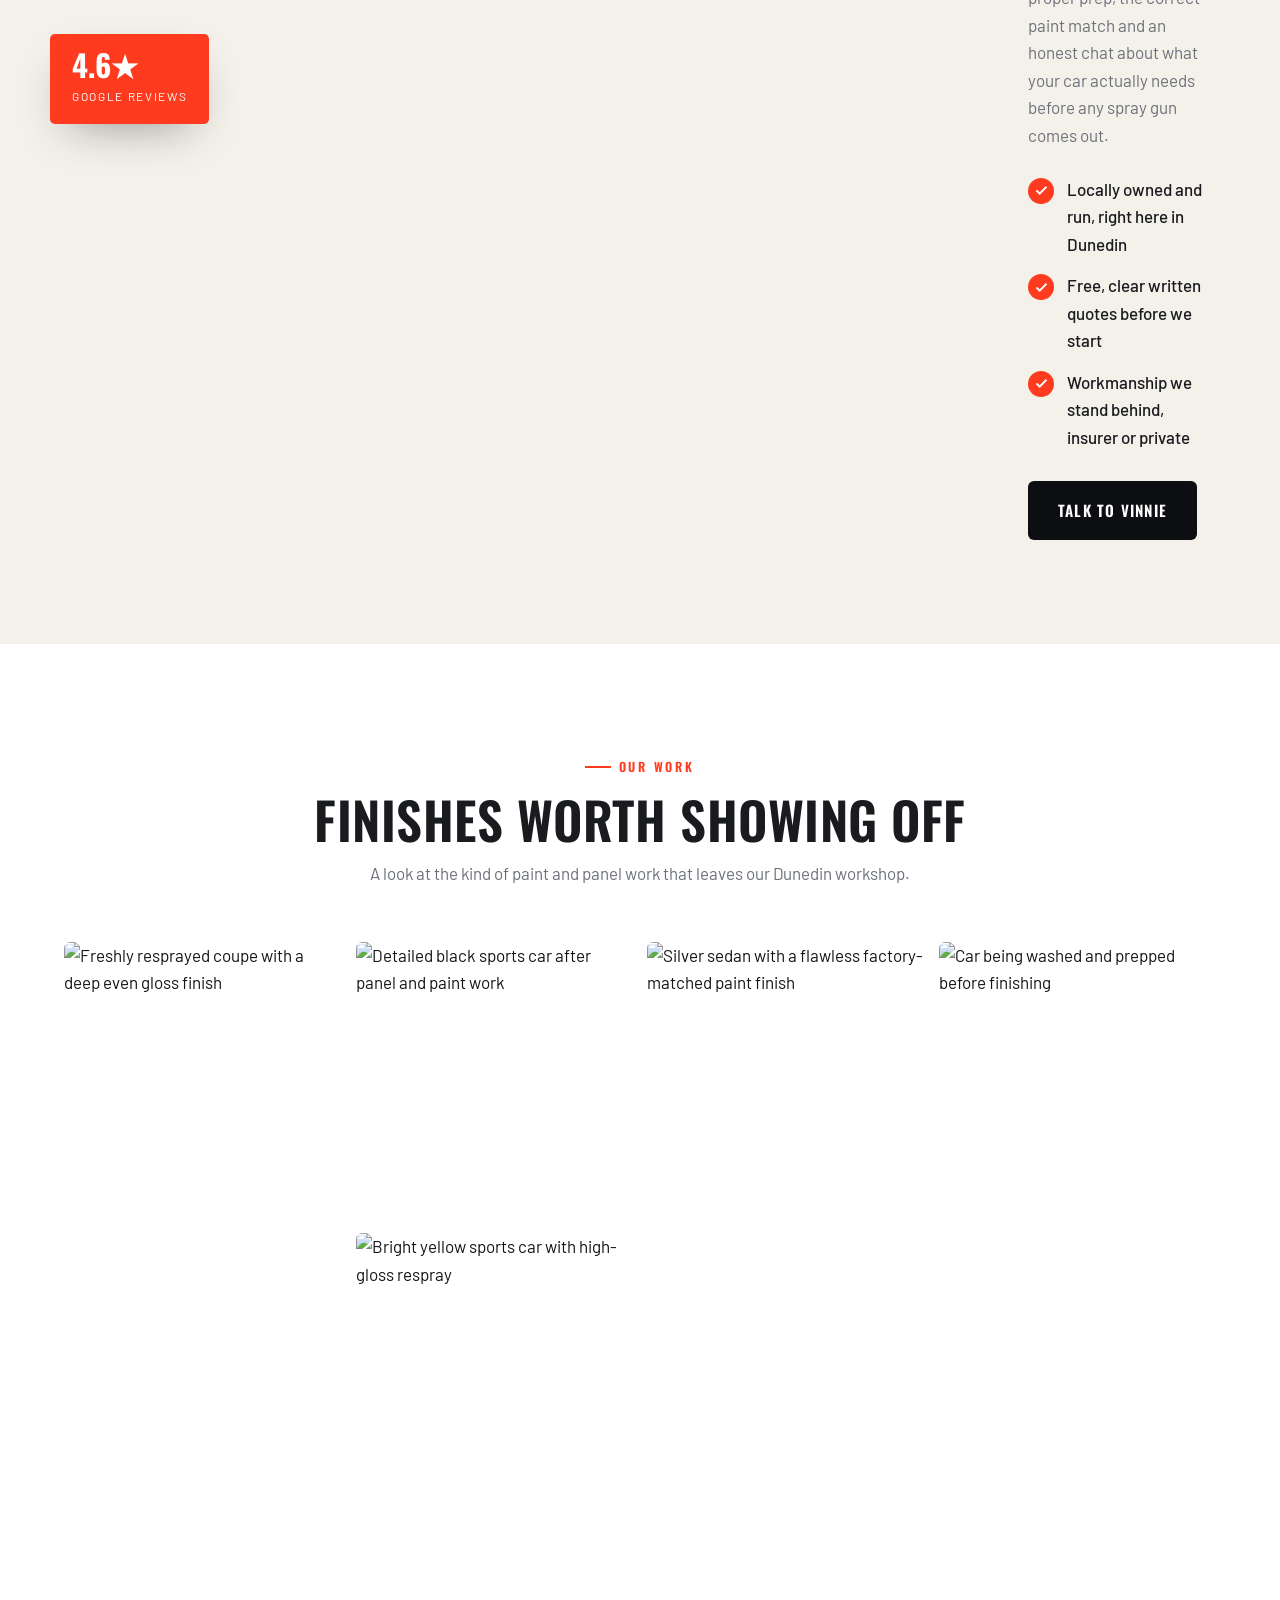
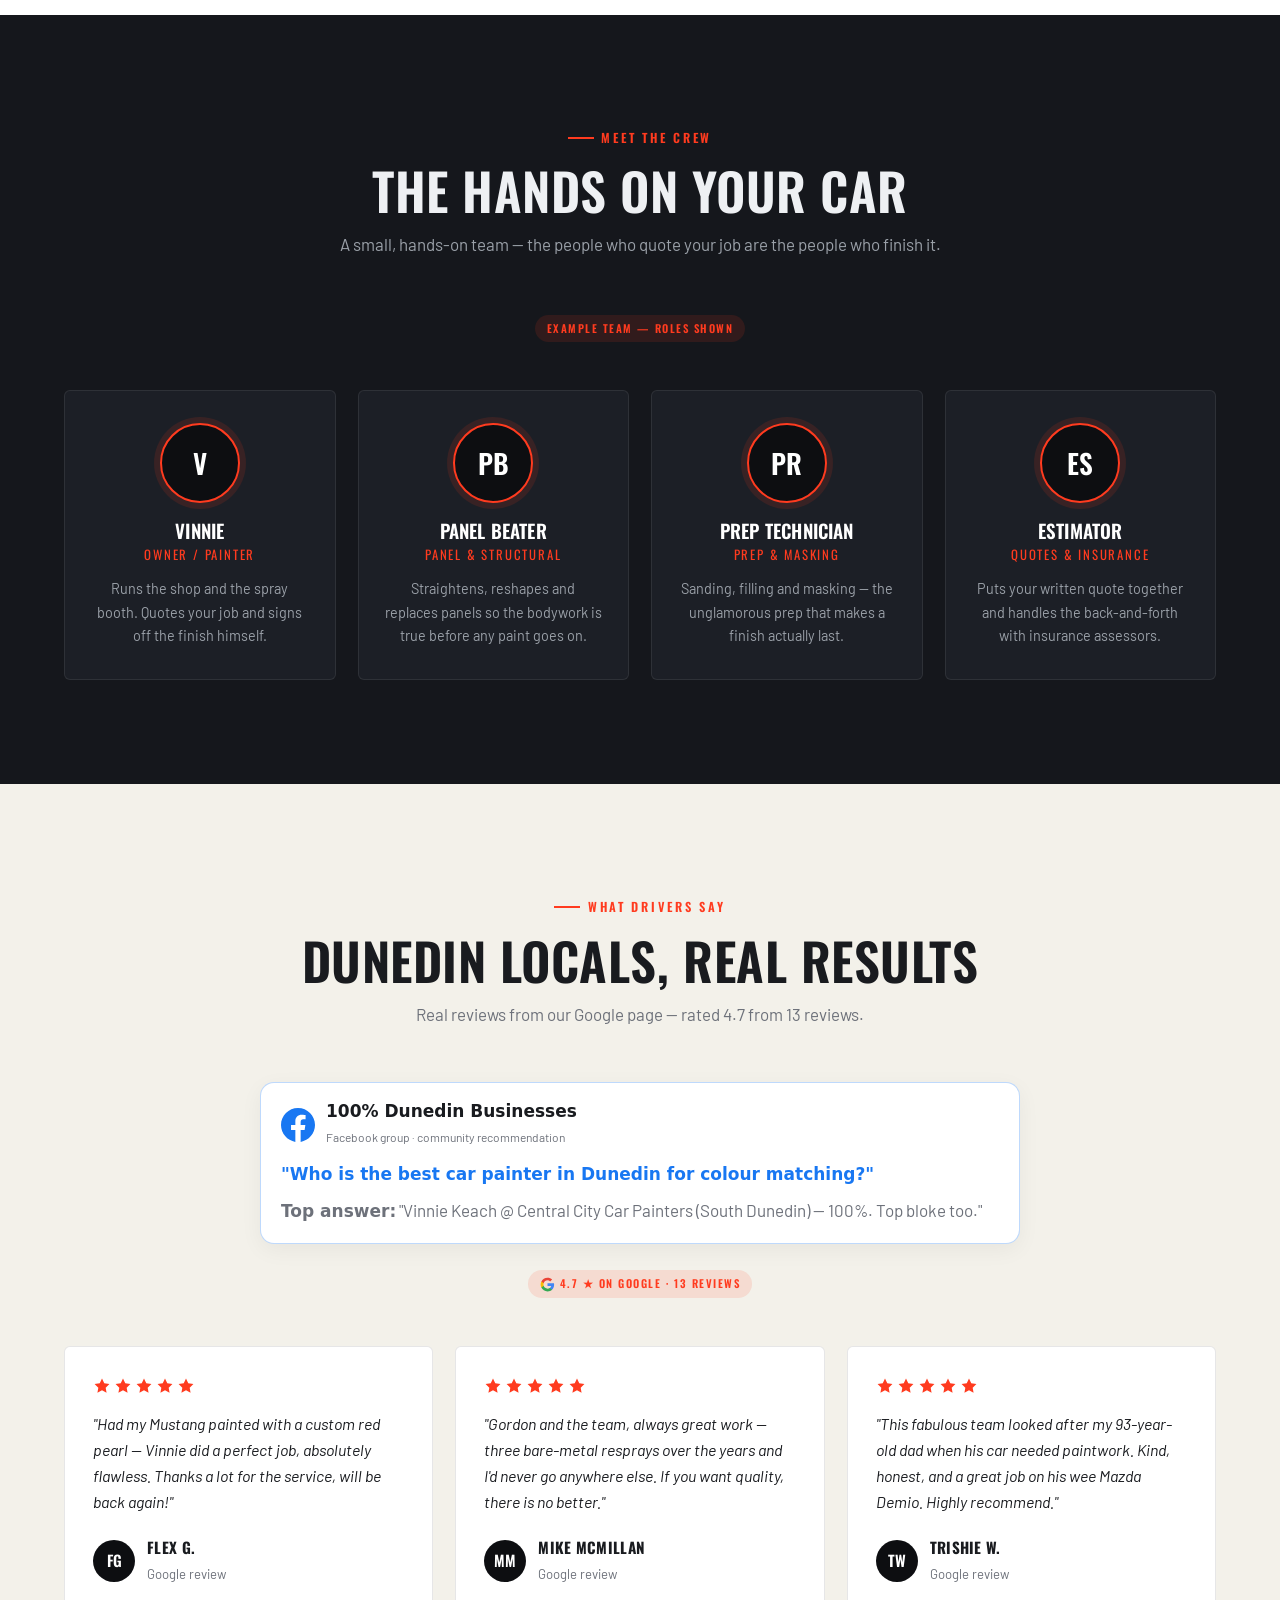
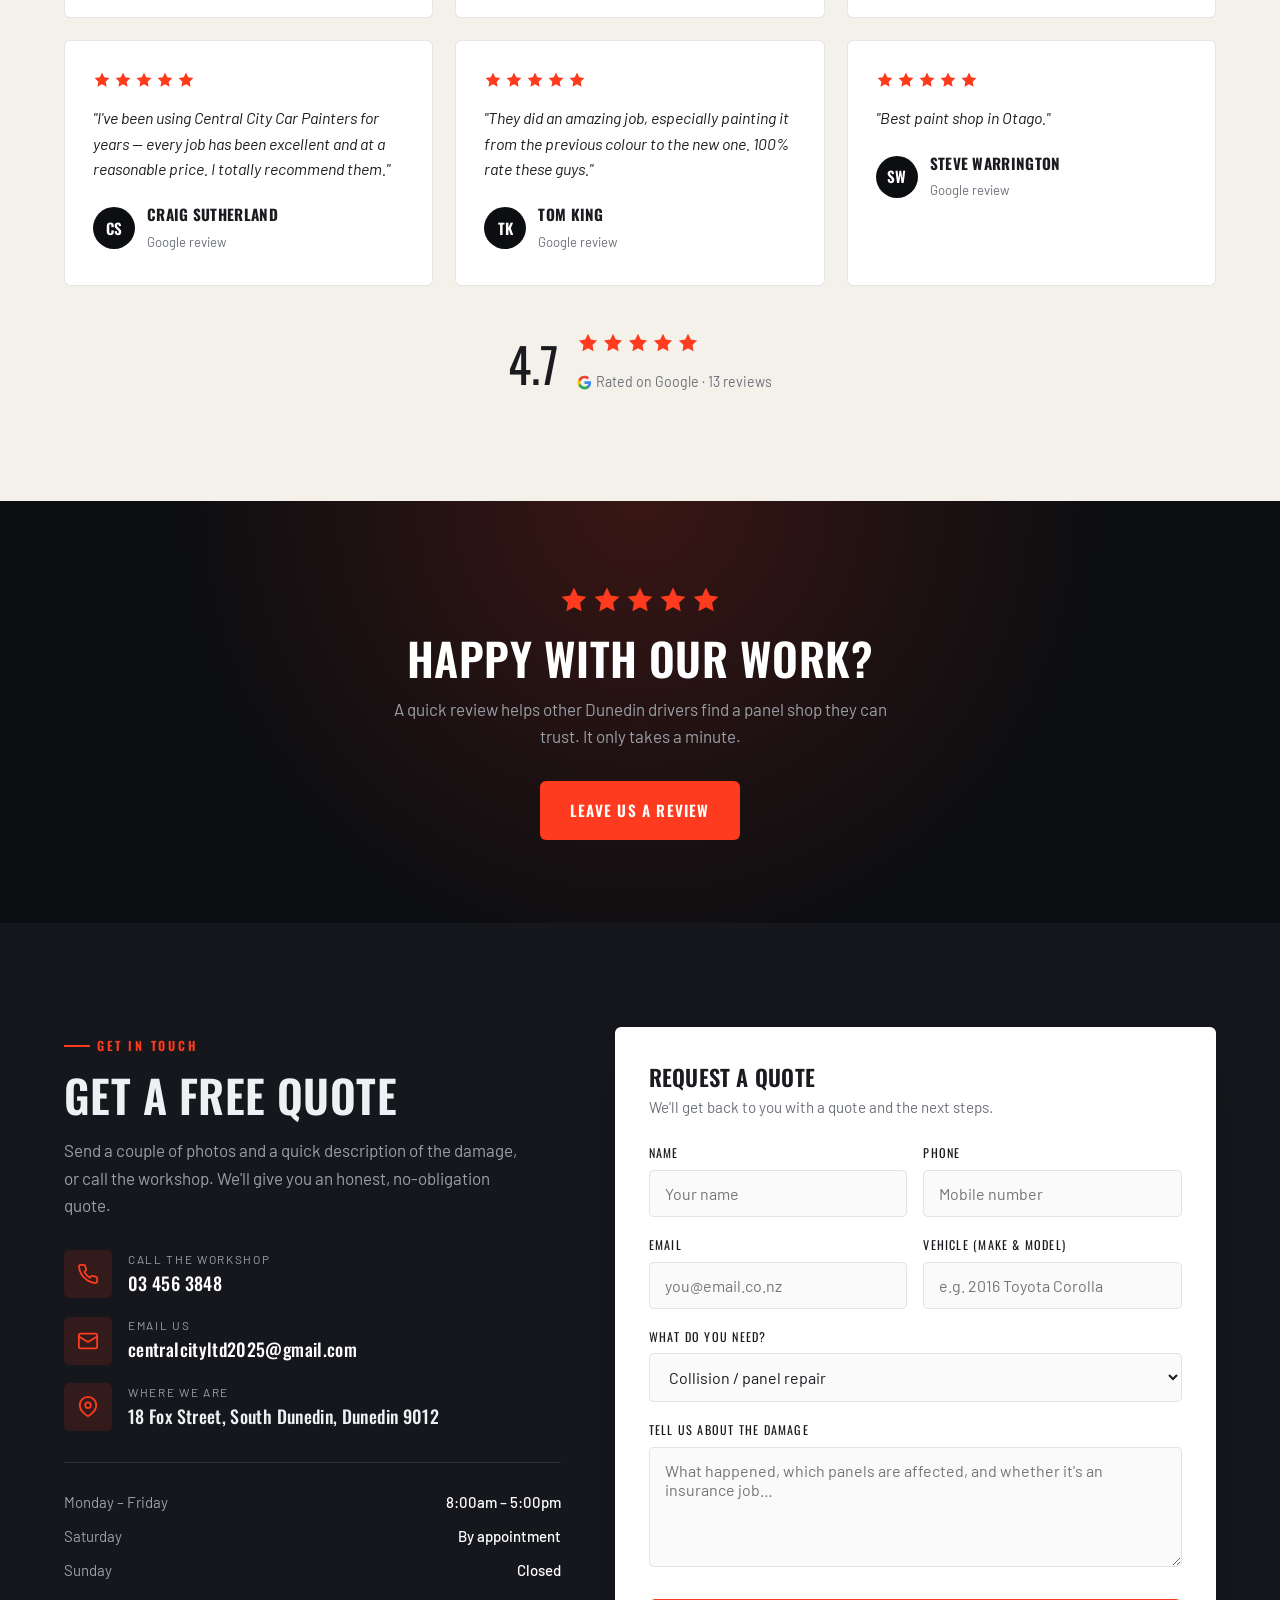
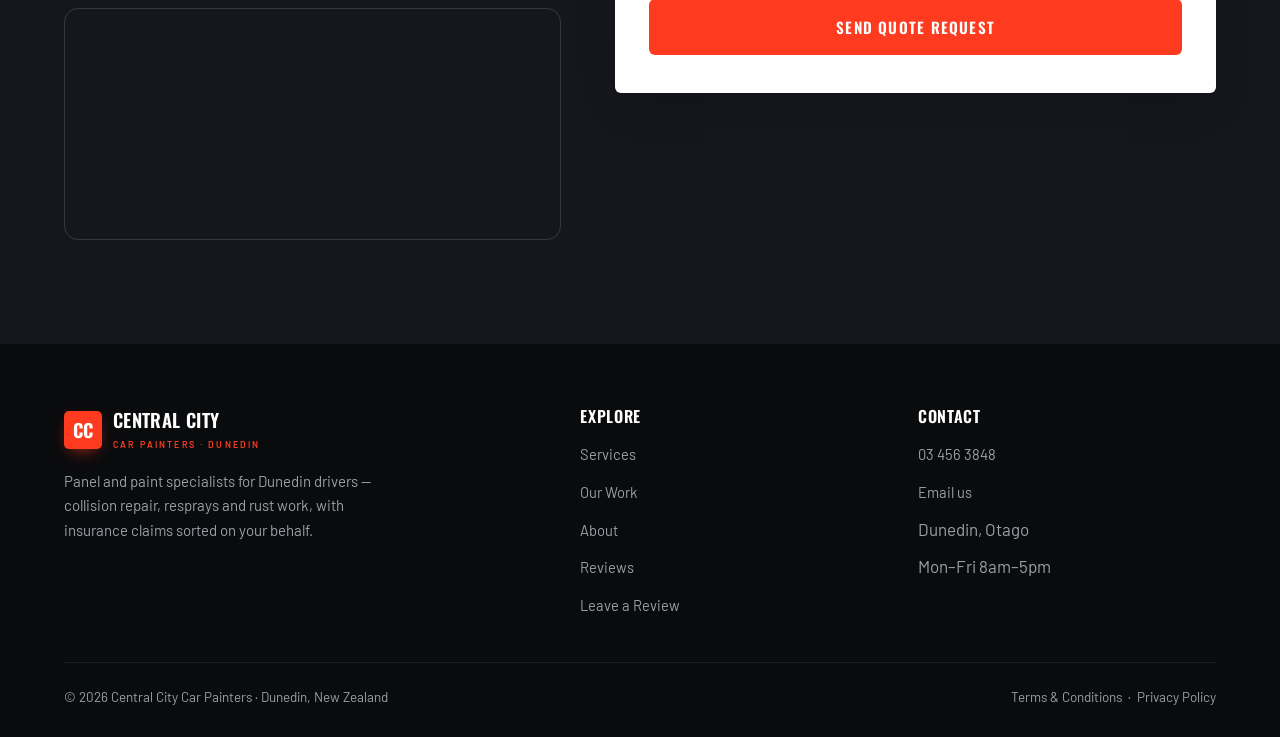
==== commit fbaa76d1: "Facebook callout: show the group + the actual question + the recommendation" ====
--- a/index.html
+++ b/index.html
@@ -249,12 +249,16 @@
       <h2>Dunedin locals, real results</h2>
       <p>Real reviews from our Google page — rated 4.7 from 13 reviews.</p>
     </div>
-    <div class="reveal" style="max-width:760px;margin:0 auto 26px;display:flex;align-items:center;gap:14px;background:#fff;border:1px solid rgba(24,119,242,.28);border-radius:14px;padding:16px 18px;box-shadow:0 6px 22px rgba(0,0,0,.05)">
-      <svg viewBox="0 0 24 24" width="36" height="36" style="flex-shrink:0;fill:#1877F2"><path d="M24 12.073c0-6.627-5.373-12-12-12s-12 5.373-12 12c0 5.99 4.388 10.954 10.125 11.854v-8.385H7.078v-3.47h3.047V9.43c0-3.007 1.792-4.669 4.533-4.669 1.312 0 2.686.235 2.686.235v2.953H15.83c-1.491 0-1.956.925-1.956 1.874v2.25h3.328l-.532 3.47h-2.796v8.385C19.612 23.027 24 18.062 24 12.073z"/></svg>
-      <div style="text-align:left">
-        <p style="margin:0;font-weight:700;line-height:1.4">"Vinnie Keach @ Central City Car Painters — 100%. Top bloke too."</p>
-        <p style="margin:5px 0 0;font-size:13px;color:var(--muted)">Voted Dunedin's best for colour matching · <b>100% Dunedin Businesses</b> on Facebook</p>
-      </div>
+    <div class="reveal" style="max-width:760px;margin:0 auto 26px;background:#fff;border:1px solid rgba(24,119,242,.28);border-radius:14px;padding:18px 20px;box-shadow:0 6px 22px rgba(0,0,0,.05);text-align:left">
+      <div style="display:flex;align-items:center;gap:11px;margin-bottom:12px">
+        <svg viewBox="0 0 24 24" width="34" height="34" style="flex-shrink:0;fill:#1877F2"><path d="M24 12.073c0-6.627-5.373-12-12-12s-12 5.373-12 12c0 5.99 4.388 10.954 10.125 11.854v-8.385H7.078v-3.47h3.047V9.43c0-3.007 1.792-4.669 4.533-4.669 1.312 0 2.686.235 2.686.235v2.953H15.83c-1.491 0-1.956.925-1.956 1.874v2.25h3.328l-.532 3.47h-2.796v8.385C19.612 23.027 24 18.062 24 12.073z"/></svg>
+        <div>
+          <b style="display:block;line-height:1.2">100% Dunedin Businesses</b>
+          <span style="font-size:12px;color:var(--muted)">Facebook group · community recommendation</span>
+        </div>
+      </div>
+      <p style="margin:0 0 8px;font-weight:700;font-size:17px;color:#1877F2">"Who is the best car painter in Dunedin for colour matching?"</p>
+      <p style="margin:0;color:var(--muted)"><b style="color:inherit">Top answer:</b> "Vinnie Keach @ Central City Car Painters (South Dunedin) — 100%. Top bloke too."</p>
     </div>
     <div style="text-align:center;margin-bottom:30px"><span class="badge" style="display:inline-flex;align-items:center;gap:.45em"><svg width="15" height="15" viewBox="0 0 48 48" aria-hidden="true" style="flex-shrink:0"><path fill="#4285F4" d="M45.12 24.5c0-1.56-.14-3.06-.4-4.5H24v8.51h11.84c-.51 2.75-2.06 5.08-4.39 6.64v5.52h7.11c4.16-3.83 6.56-9.47 6.56-16.17z"/><path fill="#34A853" d="M24 46c5.94 0 10.92-1.97 14.56-5.33l-7.11-5.52c-1.97 1.32-4.49 2.1-7.45 2.1-5.73 0-10.58-3.87-12.31-9.07H4.34v5.7C7.96 41.07 15.4 46 24 46z"/><path fill="#FBBC05" d="M11.69 28.18C11.25 26.86 11 25.45 11 24s.25-2.86.69-4.18v-5.7H4.34C2.85 17.09 2 20.45 2 24s.85 6.91 2.34 9.88l7.35-5.7z"/><path fill="#EA4335" d="M24 10.75c3.23 0 6.13 1.11 8.41 3.29l6.31-6.31C34.91 4.18 29.93 2 24 2 15.4 2 7.96 6.93 4.34 14.12l7.35 5.7c1.73-5.2 6.58-9.07 12.31-9.07z"/></svg> 4.7 ★ on Google · 13 reviews</span></div>
     <div class="reviews">
